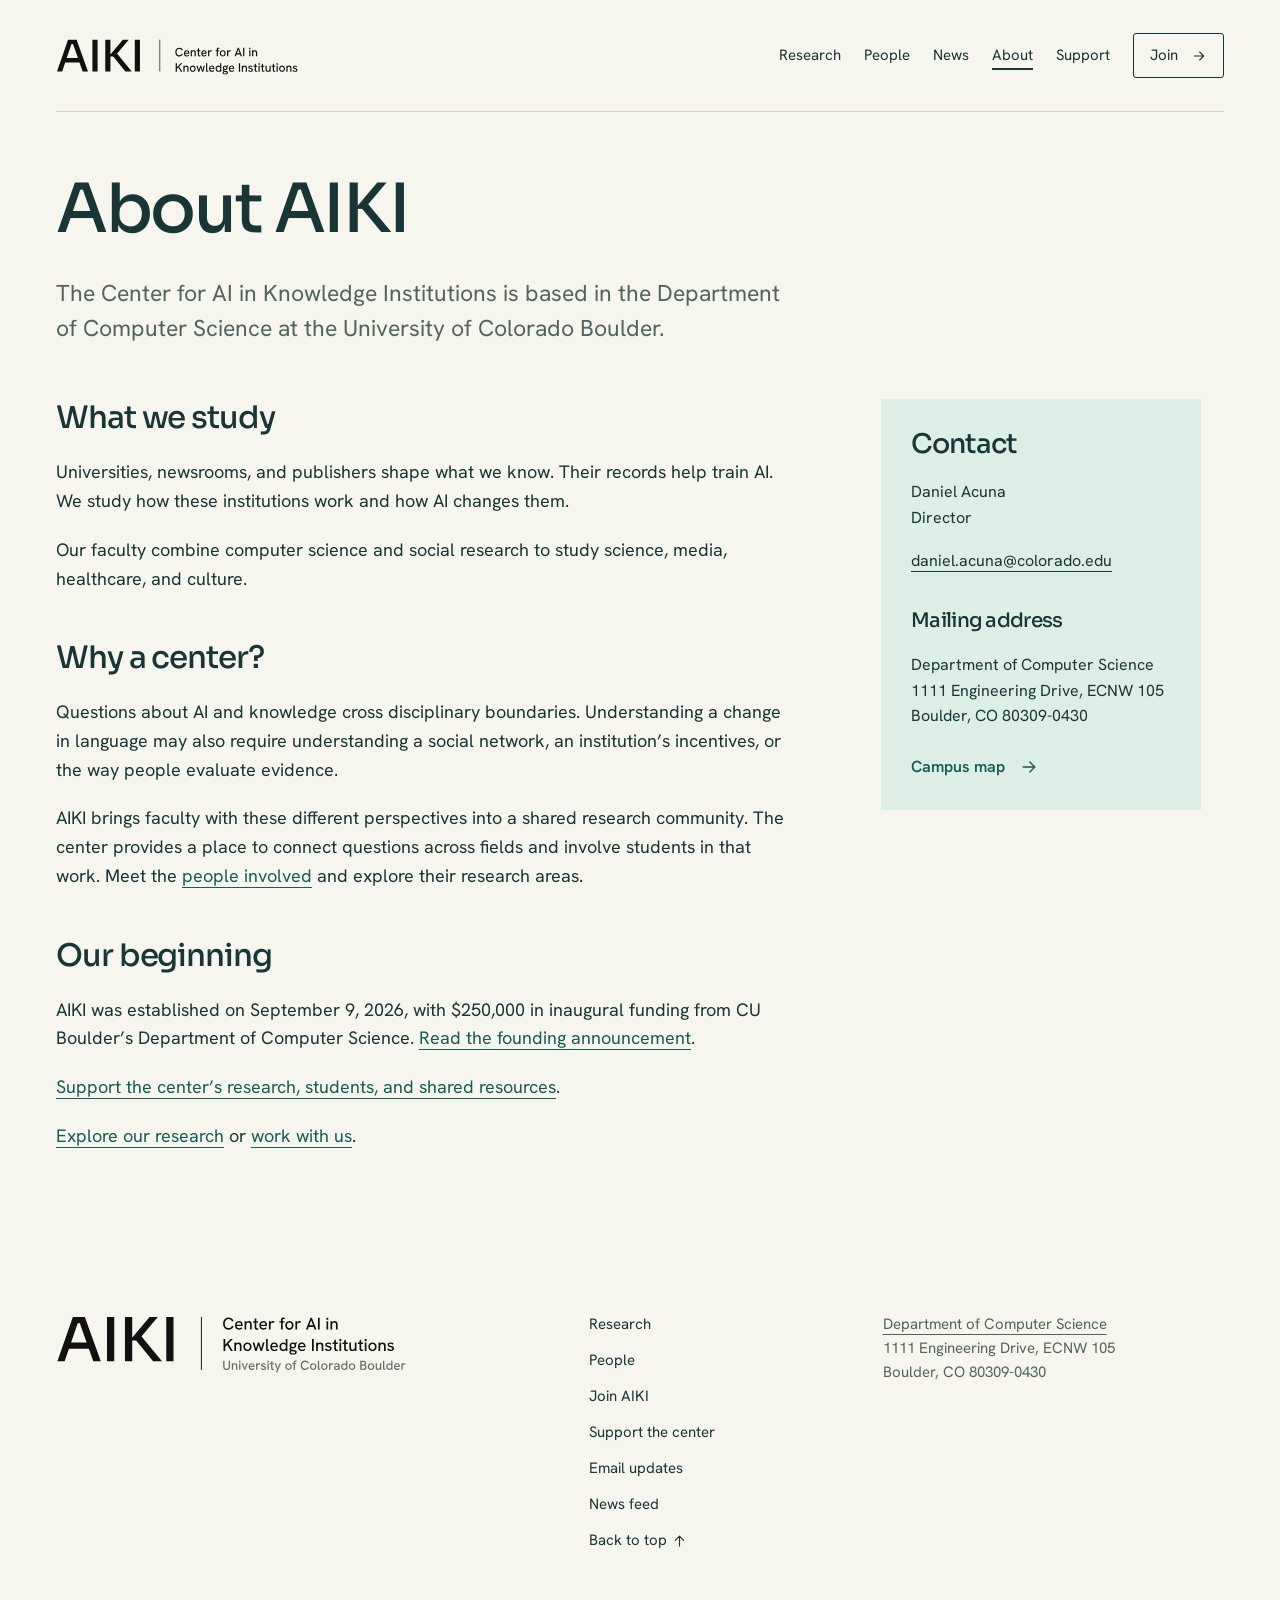
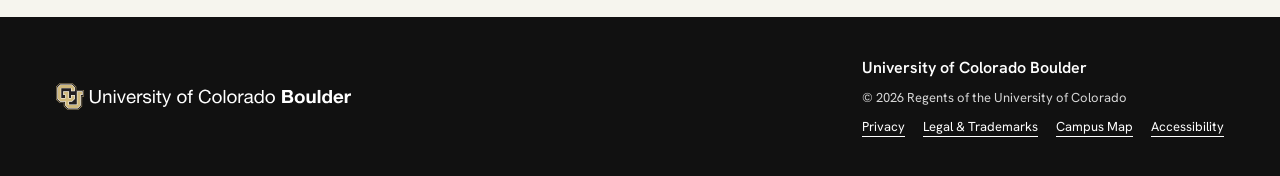
==== about/index.html @ cb5c7682 "Publish approved AIKI website" ====
<!doctype html>
<html lang="en">
<head>
  <meta charset="utf-8">
  <meta name="viewport" content="width=device-width, initial-scale=1">
  <meta name="theme-color" content="#092f35">
  

<title>About – AIKI</title>
<meta name="description" content="AIKI is a CU Boulder research center studying institutions, knowledge, and AI.">
<link rel="canonical" href="https://aiki-cu.github.io/about/">
<meta property="og:type" content="website">
<meta property="og:locale" content="en_US">
<meta property="og:site_name" content="AIKI">
<meta property="og:title" content="About – AIKI">
<meta property="og:description" content="AIKI is a CU Boulder research center studying institutions, knowledge, and AI.">
<meta property="og:url" content="https://aiki-cu.github.io/about/">
<meta property="og:image" content="https://aiki-cu.github.io/assets/images/brand/social-card.png">
<meta property="og:image:width" content="1200">
<meta property="og:image:height" content="630">
<meta property="og:image:alt" content="AIKI, Center for AI in Knowledge Institutions, University of Colorado Boulder">
<meta name="twitter:card" content="summary_large_image">
<meta name="twitter:title" content="About – AIKI">
<meta name="twitter:description" content="AIKI is a CU Boulder research center studying institutions, knowledge, and AI.">
<meta name="twitter:image" content="https://aiki-cu.github.io/assets/images/brand/social-card.png">

<script type="application/ld+json">
{
  "@context": "https://schema.org",
  "@graph": [
    {
      "@type": "ResearchOrganization",
      "@id": "https://aiki-cu.github.io/#organization",
      "name": "Center for AI in Knowledge Institutions",
      "alternateName": "AIKI",
      "url": "https://aiki-cu.github.io/",
      "logo": "https://aiki-cu.github.io/assets/images/brand/aiki-icon.svg",
      "description": "AIKI at CU Boulder studies how institutions create and share knowledge, and how AI changes their work.",
      "foundingDate": "2026-09-09",
      "address": {
        "@type": "PostalAddress",
        "streetAddress": "1111 Engineering Drive, ECNW 105",
        "addressLocality": "Boulder", "addressRegion": "CO",
        "postalCode": "80309-0430", "addressCountry": "US"
      },
      "parentOrganization": {
        "@type": "Organization", "name": "Department of Computer Science",
        "url": "https://www.colorado.edu/cs/",
        "parentOrganization": { "@type": "CollegeOrUniversity", "name": "University of Colorado Boulder", "url": "https://www.colorado.edu/" }
      },
      "member": [{"@id": "https://aiki-cu.github.io/people/#daniel-acuna"},{"@id": "https://aiki-cu.github.io/people/#aaron-clauset"},{"@id": "https://aiki-cu.github.io/people/#maria-pacheco"},{"@id": "https://aiki-cu.github.io/people/#maria-antoniak"},{"@id": "https://aiki-cu.github.io/people/#casey-fiesler"},{"@id": "https://aiki-cu.github.io/people/#alexis-palmer"},{"@id": "https://aiki-cu.github.io/people/#abe-handler"}]
    },
    
    {
      "@type": "Person", "@id": "https://aiki-cu.github.io/people/#daniel-acuna",
      "name": "Daniel Acuna",
      "jobTitle": ["Director · Associate Professor"],
      "worksFor": { "@type": "CollegeOrUniversity", "name": "University of Colorado Boulder", "url": "https://www.colorado.edu/" },
      "affiliation": [{ "@id": "https://aiki-cu.github.io/#organization" }, { "@type": "Organization", "name": "Computer Science", "parentOrganization": { "@type": "CollegeOrUniversity", "name": "University of Colorado Boulder" } }, { "@type": "Organization", "name": "Information Science" }],
      
      "url": "https://www.colorado.edu/cs/daniel-acuna",
      "sameAs": ["https://www.colorado.edu/cs/daniel-acuna","https://acuna.io/"]
    },
    
    {
      "@type": "Person", "@id": "https://aiki-cu.github.io/people/#aaron-clauset",
      "name": "Aaron Clauset",
      "jobTitle": ["Professor", "Associate Chair for Faculty Affairs"],
      "worksFor": { "@type": "CollegeOrUniversity", "name": "University of Colorado Boulder", "url": "https://www.colorado.edu/" },
      "affiliation": [{ "@id": "https://aiki-cu.github.io/#organization" }, { "@type": "Organization", "name": "Computer Science", "parentOrganization": { "@type": "CollegeOrUniversity", "name": "University of Colorado Boulder" } }, { "@type": "Organization", "name": "BioFrontiers Institute" }, { "@type": "Organization", "name": "Santa Fe Institute" }, { "@type": "Organization", "name": "Applied Mathematics" }, { "@type": "Organization", "name": "Ecology and Evolutionary Biology" }, { "@type": "Organization", "name": "Information Science" }],
      "award": ["AAAS Fellow (2025)","Network Science Society Fellow (2023)","Erdős–Rényi Prize in Network Science (2016)","NSF CAREER Award (2015)"],
      "url": "https://www.colorado.edu/cs/aaron-clauset",
      "sameAs": ["https://www.colorado.edu/cs/aaron-clauset","https://aaronclauset.github.io/"]
    },
    
    {
      "@type": "Person", "@id": "https://aiki-cu.github.io/people/#maria-pacheco",
      "name": "Maria Pacheco",
      "jobTitle": ["Assistant Professor"],
      "worksFor": { "@type": "CollegeOrUniversity", "name": "University of Colorado Boulder", "url": "https://www.colorado.edu/" },
      "affiliation": [{ "@id": "https://aiki-cu.github.io/#organization" }, { "@type": "Organization", "name": "Computer Science", "parentOrganization": { "@type": "CollegeOrUniversity", "name": "University of Colorado Boulder" } }, { "@type": "Organization", "name": "Institute of Cognitive Science" }, { "@type": "Organization", "name": "Information Science" }],
      
      "url": "https://www.colorado.edu/ics/maria-pacheco",
      "sameAs": ["https://www.colorado.edu/ics/maria-pacheco","https://blast-cu.github.io/mlpacheco/"]
    },
    
    {
      "@type": "Person", "@id": "https://aiki-cu.github.io/people/#maria-antoniak",
      "name": "Maria Antoniak",
      "jobTitle": ["Assistant Professor"],
      "worksFor": { "@type": "CollegeOrUniversity", "name": "University of Colorado Boulder", "url": "https://www.colorado.edu/" },
      "affiliation": [{ "@id": "https://aiki-cu.github.io/#organization" }, { "@type": "Organization", "name": "Computer Science", "parentOrganization": { "@type": "CollegeOrUniversity", "name": "University of Colorado Boulder" } }, { "@type": "Organization", "name": "Information Science" }],
      
      "url": "https://www.colorado.edu/cs/maria-antoniak",
      "sameAs": ["https://www.colorado.edu/cs/maria-antoniak","https://maria-antoniak.github.io/"]
    },
    
    {
      "@type": "Person", "@id": "https://aiki-cu.github.io/people/#casey-fiesler",
      "name": "Casey Fiesler",
      "jobTitle": ["Associate Professor", "William R. Payden Endowed Professor", "Associate Chair of Graduate Studies"],
      "worksFor": { "@type": "CollegeOrUniversity", "name": "University of Colorado Boulder", "url": "https://www.colorado.edu/" },
      "affiliation": [{ "@id": "https://aiki-cu.github.io/#organization" }, { "@type": "Organization", "name": "Information Science", "parentOrganization": { "@type": "CollegeOrUniversity", "name": "University of Colorado Boulder" } }, { "@type": "Organization", "name": "Computer Science" }, { "@type": "Organization", "name": "ATLAS Institute" }, { "@type": "Organization", "name": "Silicon Flatirons Center" }],
      "award": ["NSF CAREER Award (2021)"],
      "url": "https://www.colorado.edu/cmdi/people/information-science/casey-fiesler",
      "sameAs": ["https://www.colorado.edu/cmdi/people/information-science/casey-fiesler","https://caseyfiesler.com/"]
    },
    
    {
      "@type": "Person", "@id": "https://aiki-cu.github.io/people/#alexis-palmer",
      "name": "Alexis Palmer",
      "jobTitle": ["Associate Professor"],
      "worksFor": { "@type": "CollegeOrUniversity", "name": "University of Colorado Boulder", "url": "https://www.colorado.edu/" },
      "affiliation": [{ "@id": "https://aiki-cu.github.io/#organization" }, { "@type": "Organization", "name": "Linguistics", "parentOrganization": { "@type": "CollegeOrUniversity", "name": "University of Colorado Boulder" } }, { "@type": "Organization", "name": "Center for Computational Language and Education Research (CLEAR)" }, { "@type": "Organization", "name": "Computer Science" }, { "@type": "Organization", "name": "Institute of Cognitive Science" }],
      "award": ["NSF CAREER Award"],
      "url": "https://www.colorado.edu/linguistics/alexis-palmer",
      "sameAs": ["https://www.colorado.edu/linguistics/alexis-palmer","https://alexispalmer.github.io/"]
    },
    
    {
      "@type": "Person", "@id": "https://aiki-cu.github.io/people/#abe-handler",
      "name": "Abe Handler",
      "jobTitle": ["Assistant Professor"],
      "worksFor": { "@type": "CollegeOrUniversity", "name": "University of Colorado Boulder", "url": "https://www.colorado.edu/" },
      "affiliation": [{ "@id": "https://aiki-cu.github.io/#organization" }, { "@type": "Organization", "name": "Leeds School of Business", "parentOrganization": { "@type": "CollegeOrUniversity", "name": "University of Colorado Boulder" } }],
      
      "url": "https://www.colorado.edu/business/leeds-directory/faculty/abe-handler",
      "sameAs": ["https://www.colorado.edu/business/leeds-directory/faculty/abe-handler","https://www.abehandler.com/"]
    },
    
    {
      "@type": "WebSite", "@id": "https://aiki-cu.github.io/#website",
      "name": "AIKI", "url": "https://aiki-cu.github.io/",
      "publisher": { "@id": "https://aiki-cu.github.io/#organization" }, "inLanguage": "en"
    },
    {
      "@type": "WebPage", "@id": "https://aiki-cu.github.io/about/#webpage",
      "name": "About",
      "description": "AIKI is a CU Boulder research center studying institutions, knowledge, and AI.",
      "url": "https://aiki-cu.github.io/about/",
      "isPartOf": { "@id": "https://aiki-cu.github.io/#website" },
      "about": { "@id": "https://aiki-cu.github.io/#organization" }
    }
  ]
}
</script>


  

<script>
  (() => {
    const measurementId = "G-V90MS4R9FE";
    const siteOrigin = new URL("https://aiki-cu.github.io").origin;
    // Production only. Respect browser privacy preferences and the GA opt-out flag.
    if (location.origin !== siteOrigin || navigator.globalPrivacyControl === true ||
        navigator.doNotTrack === '1' || window['ga-disable-' + measurementId]) return;
    window.dataLayer = window.dataLayer || [];
    window.gtag = function () { window.dataLayer.push(arguments); };
    let referrerOrigin = '';
    try { referrerOrigin = new URL(document.referrer).origin + '/'; } catch (_) {}
    window.gtag('js', new Date());
    window.gtag('set', {
      allow_google_signals: false,
      allow_ad_personalization_signals: false,
      // Query strings and fragments may contain visitor-supplied information.
      page_location: "https://aiki-cu.github.io/about/",
      page_referrer: referrerOrigin
    });
    window.gtag('config', measurementId);
    window.aikiAnalyticsEnabled = true;
    const tag = document.createElement('script');
    tag.async = true;
    tag.referrerPolicy = 'origin';
    tag.src = 'https://www.googletagmanager.com/gtag/js?id=' + encodeURIComponent(measurementId);
    document.head.appendChild(tag);
  })();
</script>


  <link rel="icon" href="/assets/images/brand/favicon-32.png" type="image/png" sizes="32x32">
  <link rel="icon" href="/assets/images/brand/aiki-icon.svg" type="image/svg+xml">
  <link rel="apple-touch-icon" href="/assets/images/brand/apple-touch-icon.png" sizes="180x180">
  <link rel="preload" href="/assets/fonts/sora-latin.woff2" as="font" type="font/woff2" crossorigin>
  <link rel="preload" href="/assets/fonts/hanken-latin.woff2" as="font" type="font/woff2" crossorigin>
  <link rel="stylesheet" href="/assets/css/aiki.css">
  <link rel="alternate" type="application/atom+xml" title="AIKI news" href="/feed.xml">
  <script src="/assets/js/aiki.js" defer></script>
  <script type="application/json" id="engagement-areas">[{"id":"knowledge-production","title":"Knowledge creation","path":"/research/knowledge-production/"},{"id":"knowledge-integrity","title":"Trust and reliability","path":"/research/knowledge-integrity/"},{"id":"ai-mediated-text","title":"AI and language","path":"/research/ai-mediated-text/"},{"id":"power-and-narrative","title":"Power and influence","path":"/research/power-and-narrative/"}]</script>
  <script src="/assets/js/engagement.js" defer></script>
  
</head>
<body id="top" data-page-path="/about/" data-baseurl="" class="is-interior">
  <!--
THESIS: Knowledge changes its own conditions of production; a flowing atlas makes the recursive relationship visible.
OWN-WORLD: Deep teal, mint, apricot and warm paper; Sora and Hanken; continuous vector paths and flat ruled research records.
STORY: Understand both directions of the AI/institutions relationship, follow a research question to evidence, and find the people to work with.
FIRST VIEWPORT: A large left-aligned statement on deep teal; mint emphasis; an ASCII archive centered beside the text in its own column; one mint research action. Theme explanations live on Research, keeping the opening brief.
FORM: Knowledge currents, grounded direction 5, seed ad260bd6. Daniel selected Images among words: ASCII landscapes, botanical studies, and cellular imagery among an opening character lattice. The homepage keeps the slow continuous archive cycle with a subtle local hover response and static reduced-motion art. The pause control was removed at Daniel's request. Profile photographs stay in color with a light wash that clears on hover or focus. No annotations appear in the archive.
FINISH: unreviewed and undocumented is unfinished; this build ends with the finish review, the verdict, DESIGN.md, and every shipping raster carrying its provenance
-->
  <a class="skip-link" href="#main">Skip to content</a>
  <header class="site-header">
  <div class="header-inner">
    <a class="brand" href="/" aria-label="AIKI home">
      <img src="/assets/images/brand/aiki-lockup-compact.svg" width="557" height="100" alt="AIKI, Center for AI in Knowledge Institutions">
    </a>
    <button class="menu-toggle" aria-expanded="false" aria-controls="primary-nav" hidden>Menu <span class="menu-lines" aria-hidden="true"></span></button>
    <nav id="primary-nav" class="primary-nav" aria-label="Main">
      <a href="/research/">Research</a><a href="/people/">People</a><a href="/news/">News</a><a href="/about/" aria-current="page">About</a><a href="/support/">Support</a><a href="/join/" class="nav-join">Join<svg class="arrow-icon" width="20" height="20" viewBox="0 0 24 24" fill="none" aria-hidden="true"><path d="M5 12h14m-6-6 6 6-6 6" stroke="currentColor" stroke-width="1.6" stroke-linecap="round" stroke-linejoin="round"/></svg>
</a>
    </nav>
  </div>
</header>

  <script>
// Initialize immediately after the header is parsed, before the reading column
// paints. With JavaScript disabled, all navigation links remain visible.
(() => {
  const header = document.querySelector('.site-header');
  const menu = document.querySelector('.menu-toggle');
  const nav = document.querySelector('#primary-nav');
  if (header && menu && nav) {
    const narrow = window.matchMedia('(max-width: 1060px)');
    const setMenu = (open, returnFocus = false) => {
      menu.setAttribute('aria-expanded', String(open));
      nav.hidden = narrow.matches && !open;
      if (returnFocus) menu.focus();
    };
    header.classList.add('nav-ready');
    menu.hidden = false;
    setMenu(false);
    menu.addEventListener('click', () => setMenu(menu.getAttribute('aria-expanded') !== 'true'));
    document.addEventListener('keydown', (event) => {
      if (event.key === 'Escape' && menu.getAttribute('aria-expanded') === 'true') setMenu(false, true);
    });
    document.addEventListener('click', (event) => {
      if (!header.contains(event.target) && menu.getAttribute('aria-expanded') === 'true') setMenu(false);
    });
    nav.addEventListener('click', (event) => { if (event.target.closest('a')) setMenu(false); });
    narrow.addEventListener('change', () => setMenu(false));
  }
})();
</script>

  <main id="main" tabindex="-1" class="interior-main wrap">
  <header class="page-heading"><h1>About AIKI</h1><p>The Center for AI in Knowledge Institutions is based in the Department of Computer Science at the University of Colorado Boulder.</p></header>
  <div class="about-layout"><article class="prose">
    <h2>What we study</h2><p>Universities, newsrooms, and publishers shape what we know. Their records help train AI. We study how these institutions work and how AI changes them.</p>
    <p>Our faculty combine computer science and social research to study science, media, healthcare, and culture.</p>
    <h2>Why a center?</h2>
    <p>Questions about AI and knowledge cross disciplinary boundaries. Understanding a change in language may also require understanding a social network, an institution’s incentives, or the way people evaluate evidence.</p>
    <p>AIKI brings faculty with these different perspectives into a shared research community. The center provides a place to connect questions across fields and involve students in that work. Meet the <a href="/people/">people involved</a> and explore their research areas.</p>
    <h2>Our beginning</h2>
    <p>AIKI was established on September 9, 2026, with $250,000 in inaugural funding from CU Boulder’s Department of Computer Science. <a href="/news/#event-aiki-inaugural-funding">Read the founding announcement</a>.</p>
    <p><a href="/support/">Support the center’s research, students, and shared resources</a>.</p>
    <p><a href="/research/">Explore our research</a> or <a href="/join/">work with us</a>.</p>
  </article><aside class="contact-panel" id="contact"><h2>Contact</h2><p>Daniel Acuna<br />Director</p><a href="mailto:daniel.acuna@colorado.edu">daniel.acuna@colorado.edu</a><h3>Mailing address</h3><address>Department of Computer Science<br />1111 Engineering Drive, ECNW 105<br />Boulder, CO 80309-0430</address><a class="text-link" href="https://www.colorado.edu/map/">Campus map <svg class="arrow-icon" width="20" height="20" viewBox="0 0 24 24" fill="none" aria-hidden="true"><path d="M5 12h14m-6-6 6 6-6 6" stroke="currentColor" stroke-width="1.6" stroke-linecap="round" stroke-linejoin="round" /></svg>
</a></aside></div>
</main>

  <footer class="site-footer">
  <div class="wrap footer-main">
    <div class="footer-identity">
      <a href="/"><img src="/assets/images/brand/aiki-lockup.svg" alt="AIKI, Center for AI in Knowledge Institutions, University of Colorado Boulder" width="557" height="100" loading="lazy"></a>
    </div>
    <nav class="footer-nav" aria-label="Footer">
      <a href="/research/">Research</a>
      <a href="/people/">People</a>
      <a href="/join/">Join AIKI</a>
      <a href="/support/">Support the center</a>
      <a href="/join/#newsletter">Email updates</a>
      <a href="/feed.xml">News feed</a>
      <a href="#top" class="back-to-top">Back to top <svg class="arrow-icon" width="20" height="20" viewBox="0 0 24 24" fill="none" aria-hidden="true"><path d="M5 12h14m-6-6 6 6-6 6" stroke="currentColor" stroke-width="1.6" stroke-linecap="round" stroke-linejoin="round"/></svg>
</a>
    </nav>
    <address>
      <a href="https://www.colorado.edu/cs/">Department of Computer Science</a><br>
      1111 Engineering Drive, ECNW 105<br>
      Boulder, CO 80309-0430
    </address>
  </div>
  <div class="university-footer">
    <div class="wrap university-inner">
      <a class="cu-brand" href="https://www.colorado.edu/"><img src="/assets/images/cu-boulder-logo-text-white.svg" width="320" height="29" alt="University of Colorado Boulder" loading="lazy"></a>
      <div class="university-details">
        <a href="https://www.colorado.edu/">University of Colorado Boulder</a>
        <p>© 2026 Regents of the University of Colorado</p>
        <nav aria-label="University resources"><a href="https://www.colorado.edu/compliance/policies/privacy-statement">Privacy</a><a href="https://www.colorado.edu/about/legal-trademarks">Legal &amp; Trademarks</a><a href="https://www.colorado.edu/map/">Campus Map</a><a href="https://www.colorado.edu/accessibility">Accessibility</a></nav>
      </div>
    </div>
  </div>
</footer>

</body>
</html>
---- assets/css/aiki.css ----
@font-face {
  font-family: Sora;
  src: url('../fonts/sora-latin.woff2') format('woff2');
  font-style: normal;
  font-weight: 400 700;
  font-display: swap;
}
@font-face {
  font-family: 'Hanken Grotesk';
  src: url('../fonts/hanken-latin.woff2') format('woff2');
  font-style: normal;
  font-weight: 400 700;
  font-display: swap;
}

:root {
  --paper: #ffffff;
  --surface: #f6f5ee;
  --ink: #111111;
  --text: #173635;
  --muted: #516460;
  --deep: #092f35;
  --deep-muted: #c1d4cf;
  --mint: #aff1dd;
  --mint-surface: #dceee6;
  --apricot: #ffc195;
  --apricot-surface: #f5e4d4;
  --line: #ccd3cb;
  --dark-line: #466568;
  --link: #155d56;
  --cu-gold: #cfb87c;
  --display: Sora, sans-serif;
  --body: 'Hanken Grotesk', sans-serif;
  --ease: cubic-bezier(.16, 1, .3, 1);
}
*, *::before, *::after { box-sizing: border-box; }
html { scroll-behavior: smooth; scroll-padding-top: 32px; scrollbar-color: #61867e var(--surface); }
body { margin: 0; background: var(--surface); color: var(--text); font: 18px/1.6 var(--body); -webkit-font-smoothing: antialiased; }
::selection { background: var(--apricot); color: var(--deep); }
[hidden] { display: none !important; }
a { color: inherit; text-underline-offset: 5px; text-decoration-thickness: 1px; }
a:hover { text-decoration-thickness: 2px; }
a:focus-visible, button:focus-visible, input:focus-visible, select:focus-visible, summary:focus-visible { outline: 3px solid var(--link); outline-offset: 5px; }
button, input, select, textarea { font: inherit; color: inherit; }
button { cursor: pointer; }
button:disabled { cursor: not-allowed; opacity: .5; }
input, textarea { caret-color: var(--link); }
img, svg { max-width: 100%; }
img { display: block; height: auto; }
h1, h2, h3, h4, p, figure { margin: 0; }
h1, h2, h3, h4 { font-family: var(--display); font-weight: 500; line-height: 1.17; letter-spacing: -.035em; text-wrap: balance; }
h1 { font-size: clamp(44px, 5.3vw, 76px); }
h2 { font-size: clamp(30px, 3.25vw, 46px); }
h3 { font-size: 24px; }
p { text-wrap: pretty; }
ul, ol { padding-left: 24px; }
address { font-style: normal; }
.wrap { width: min(1280px, calc(100% - 112px)); margin-inline: auto; }
.section-space { padding-block: 96px; }
.section-heading { display: flex; align-items: end; justify-content: space-between; gap: 48px; margin-bottom: 42px; }
.section-heading > p { max-width: 420px; font-size: 20px; color: var(--muted); }
.section-heading > .text-link { flex-shrink: 0; }
.sr-only { position: absolute; width: 1px; height: 1px; padding: 0; margin: -1px; overflow: hidden; clip-path: inset(50%); white-space: nowrap; border: 0; }
.skip-link { position: fixed; left: 20px; top: -100px; z-index: 100; padding: 12px 20px; background: var(--mint); color: var(--deep); }
.skip-link:focus { top: 12px; }
.arrow-icon { flex-shrink: 0; vertical-align: middle; transition: transform .22s var(--ease); }
.button { display: inline-flex; align-items: center; justify-content: space-between; gap: 32px; min-height: 54px; padding: 15px 22px; border: 1px solid transparent; border-radius: 3px; font-size: 16px; font-weight: 600; line-height: 1.4; text-decoration: none; transition: background .2s, color .2s; }
.button-primary, .button-light { color: var(--deep); background: var(--mint); }
.button-primary:hover, .button-light:hover { background: #d3f8eb; }
.button-dark { color: var(--paper); background: var(--deep); }
.button-dark:hover { background: #174b4d; }
.button:hover .arrow-icon, .text-link:hover .arrow-icon { transform: translateX(4px); }
.text-link { display: inline-flex; align-items: center; gap: 14px; color: var(--link); font-size: 16px; font-weight: 600; text-decoration: none; }
.text-link:hover { text-decoration: underline; }
.lead { font-size: 23px; line-height: 1.5; }

/* The approved monochrome identity remains separate from the color system. */
.site-header { position: relative; z-index: 10; }
.header-inner { width: min(1392px, calc(100% - 112px)); min-height: 112px; margin: auto; display: flex; align-items: center; justify-content: space-between; gap: 38px; border-bottom: 1px solid var(--line); }
.brand { display: block; flex-shrink: 0; width: 250px; padding-block: 24px; }
.brand img { width: 100%; }
.primary-nav { display: flex; align-items: center; justify-content: flex-end; gap: 23px; font-size: 15px; line-height: 1.3; }
.primary-nav > a { padding-block: 16px; text-decoration: none; white-space: nowrap; }
.primary-nav > a:hover, .primary-nav > a[aria-current] { text-decoration: underline; text-decoration-thickness: 2px; text-underline-offset: 8px; }
.primary-nav .nav-join { display: flex; align-items: center; gap: 13px; border: 1px solid var(--text); border-radius: 3px; padding: 12px 16px; }
.nav-join .arrow-icon { width: 16px; height: 16px; }
.menu-toggle { display: none; }
.is-home .site-header { color: var(--paper); background: var(--deep); }
.is-home .header-inner { border-color: var(--dark-line); }
.is-home .nav-join { border-color: var(--mint); color: var(--mint); }
.is-home .site-header a:focus-visible, .is-home .site-header button:focus-visible { outline-color: var(--mint); }

/* Text and artwork share a centered row inside the capped content column. */
.home-opening { position: relative; background: var(--deep); color: var(--surface); overflow: clip; }
.home-hero { display: grid; grid-template-columns: repeat(2, minmax(0, 1fr)); align-items: center; gap: 48px; padding-block: 60px 44px; }
.hero-copy { position: relative; z-index: 1; min-width: 0; max-width: 600px; }
.hero-copy h1 { font-size: clamp(44px, 4.8vw, 72px); line-height: 1.12; }
.hero-copy h1 span { display: block; color: var(--mint); }
.hero-intro { max-width: 520px; margin-top: 26px; font-size: clamp(19px, 1.65vw, 24px); line-height: 1.5; }
.hero-copy .button { margin-top: 30px; }
/* Frame the drawing's occupied area; the canvas and SVG retain their 720 × 460 coordinates. */
.hero-flow { --frame-x: 64; --frame-y: 28; --frame-width: 576; --frame-height: 388; position: relative; width: 100%; aspect-ratio: var(--frame-width) / var(--frame-height); overflow: clip; pointer-events: none; }
.hero-flow canvas, .hero-flow img { position: absolute; left: calc(-100% * var(--frame-x) / var(--frame-width)); top: calc(-100% * var(--frame-y) / var(--frame-height)); width: calc(100% * 720 / var(--frame-width)); height: calc(100% * 460 / var(--frame-height)); max-width: none; object-fit: contain; }
.hero-flow canvas { opacity: 0; }
.hero-flow.is-ready canvas { opacity: 1; }
.hero-flow.is-ready img { opacity: 0; }
.home-opening a:focus-visible { outline-color: var(--mint); }
.theme-one { background: var(--mint); }
.theme-two { background: var(--apricot); }
.home-affiliation { position: relative; z-index: 1; padding-block: 22px 30px; font-size: 14px; color: var(--deep-muted); }

/* Research and evidence use the same open row grammar. */
.research-rows { border-top: 1px solid var(--line); }
.research-row { display: grid; grid-template-columns: 82px 1fr 1.05fr 24px; gap: 26px; align-items: center; padding-block: 29px; border-bottom: 1px solid var(--line); text-decoration: none; background: transparent; }
.research-row h3 { font-size: 25px; }
.research-row p { font-size: 18px; color: var(--muted); max-width: 350px; }
.research-row:hover h3 { text-decoration: underline; text-underline-offset: 7px; }
.research-row:hover > .arrow-icon { transform: translateX(5px); }
.area-symbol { width: 72px; height: 72px; background: var(--mint-surface); color: var(--link); }
.theme-2 .area-symbol { background: var(--apricot-surface); color: #754629; }
.project-grid { display: grid; grid-template-columns: 1fr 1fr; gap: 36px; }
.project-card { min-width: 0; }
.project-art { height: 200px; overflow: hidden; background: var(--deep); color: var(--mint); }
.project-art-2 { color: var(--apricot); background: #293c3a; }
.project-art svg { width: 100%; height: 100%; }
.project-content { padding-top: 26px; }
.project-content h2 { font-size: 27px; line-height: 1.28; }
.project-content h2 a { text-decoration: none; }
.project-content h2 a:hover { text-decoration: underline; }
.project-content h2 .arrow-icon { width: 21px; }
.project-content p { margin-top: 18px; max-width: 56ch; }
.home-people-groups { display: grid; grid-template-columns: 1fr; gap: 48px; }
.home-people-group { min-width: 0; }
.home-people-group > h3 { font-size: 23px; padding-bottom: 20px; border-bottom: 1px solid var(--line); }
.people-strip { display: grid; grid-template-columns: repeat(4, minmax(0, 1fr)); gap: 28px; max-width: 960px; margin-top: 25px; }
.people-strip > a { text-decoration: none; font-size: 17px; line-height: 1.4; }
.people-strip > a:hover .strip-name { text-decoration: underline; }
.strip-initials { display: grid; place-items: center; width: 100%; aspect-ratio: 1; margin-bottom: 17px; background: var(--mint-surface); font: 500 clamp(26px, 3vw, 42px)/1 var(--display); color: var(--link); }
.people-strip .portrait-frame { margin-bottom: 17px; }
.home-affiliates .strip-initials { background: var(--apricot-surface); color: #754629; }
.strip-role { display: block; margin-top: 5px; font-size: 13px; color: var(--muted); }
.strip-unit { display: block; margin-top: 5px; font-size: 14px; color: var(--muted); }
.news-section { background: var(--paper); }
.news-list { margin: 0; padding: 0; list-style: none; }
.news-item { display: grid; grid-template-columns: 180px 1fr; gap: 35px; padding-block: 27px; border-top: 1px solid var(--line); }
.news-date { color: var(--muted); font-size: 16px; font-variant-numeric: tabular-nums; }
.news-description { max-width: 820px; font-size: 23px; line-height: 1.5; }
.news-subscribe-link { margin-top: 25px; }
.join-strip { color: var(--paper); background: var(--deep); }
.join-inner { display: flex; align-items: center; justify-content: space-between; gap: 45px; }
.join-inner p { margin-top: 24px; color: var(--deep-muted); }
.join-inner .button { flex-shrink: 0; }
.join-strip a:focus-visible { outline-color: var(--apricot); }

/* Reading surfaces keep a controlled measure inside the wide atlas. */
.interior-main { padding-block: 58px 96px; min-height: 55vh; }
.page-heading { max-width: 1030px; margin-bottom: 54px; }
.page-heading > p { max-width: 750px; margin-top: 27px; font-size: 23px; color: var(--muted); line-height: 1.5; }
.page-heading > .button { margin-top: 28px; }
.reading-layout { display: block; }
.reading-layout.with-toc { display: grid; grid-template-columns: 190px minmax(0, 790px); gap: 64px; }
.prose { max-width: 73ch; }
.prose p { margin-block: 0 20px; }
.prose > :last-child { margin-bottom: 0; }
.prose h2 { margin: 46px 0 20px; font-size: 31px; line-height: 1.25; }
.prose h3 { margin: 32px 0 16px; }
.prose > h2:first-child { margin-top: 0; }
.prose a { color: var(--link); }
.prose .button-dark { color: var(--paper); }
.prose li + li { margin-top: 12px; }
.contents-nav nav { position: sticky; top: 30px; font-size: 15px; }
.contents-title { font-weight: 600; margin-bottom: 15px; }
.contents-list { list-style: none; padding: 0; margin: 0; }
.contents-list li { margin-block: 0 12px; }
.contents-list a { text-decoration: none; color: var(--muted); }
.contents-list a:hover { text-decoration: underline; }
.section-nav { display: flex; gap: 28px; flex-wrap: wrap; border-block: 1px solid var(--line); padding-block: 19px; font-size: 16px; }
.section-nav a { text-decoration: none; }
.section-nav a:hover { text-decoration: underline; }
.breadcrumbs { display: flex; gap: 14px; align-items: center; flex-wrap: wrap; margin-bottom: 33px; font-size: 14px; color: var(--muted); }
.breadcrumbs a { color: var(--link); }
.research-themes { display: grid; grid-template-columns: 1fr 1fr; }
.theme-detail { padding: 40px 36px; color: var(--deep); }
.theme-detail h2 { font-size: 32px; }
.theme-detail > p { margin-top: 24px; }
.topic-heading { max-width: 950px; }
.topic-page .section-nav { margin-bottom: 32px; }
.topic-layout { display: grid; grid-template-columns: minmax(0, 760px) 260px; gap: 76px; justify-content: space-between; }
.topic-sidebar { align-self: start; padding: 25px; background: var(--mint-surface); font-size: 16px; }
.theme-2 .topic-sidebar { background: var(--apricot-surface); }
.topic-sidebar h2 { font-size: 20px; margin-bottom: 18px; }
.topic-sidebar h2:not(:first-child) { margin-top: 32px; }
.topic-sidebar ul { padding: 0; margin: 0; list-style: none; }
.topic-sidebar li { margin-top: 13px; }
.topic-sidebar a { text-decoration: none; }
.topic-sidebar a:hover { text-decoration: underline; }
.topic-sidebar .arrow-icon { width: 15px; }
.topic-people-group + .topic-people-group { margin-top: 24px; padding-top: 20px; border-top: 1px solid var(--line); }
.topic-people-group h3 { font: 600 14px/1.4 var(--body); letter-spacing: 0; color: var(--muted); }
.research-support { margin-top: 38px; padding-top: 2px; border-top: 1px solid var(--line); }
.prose .research-news-link { margin-top: 20px; font-size: 17px; }
.prose .content-updated { margin-top: 40px; font-size: 14px; color: var(--muted); }

/* Faculty initials are deliberate fallbacks, never invented portraits. */
.people-section { padding-top: 54px; }
.people-section > h2 { font-size: 32px; margin-bottom: 30px; }
.people-grid { display: grid; grid-template-columns: repeat(3, minmax(0, 1fr)); gap: 36px; }
.person { border-top: 1px solid var(--line); padding-top: 25px; min-width: 0; scroll-margin-top: 32px; }
.person-initials, .person-photo { width: 100%; max-width: 160px; height: 160px; margin-bottom: 22px; }
.person-initials { display: grid; place-items: center; background: var(--mint-surface); color: var(--link); font: 500 46px/1 var(--display); }
/* A soft photographic light wash shares the site palette; faces stay in color. */
.portrait-frame { position: relative; display: block; isolation: isolate; overflow: hidden; aspect-ratio: 1; background: var(--paper); }
.portrait-frame::after { content: ""; position: absolute; inset: 0; background: linear-gradient(135deg, var(--mint), transparent 50%, var(--apricot)); mix-blend-mode: soft-light; opacity: .7; pointer-events: none; transition: opacity .24s var(--ease); }
.person-portrait, .strip-portrait { display: block; width: 100%; height: 100%; object-fit: cover; }
.people-strip > a:focus-visible .portrait-frame::after, .person:focus-within .portrait-frame::after { opacity: 0; }
@media (hover: hover) {
  .people-strip > a:hover .portrait-frame::after, .person:hover .portrait-frame::after { opacity: 0; }
}
#affiliates .person-initials { background: var(--apricot-surface); color: #754629; }
.person h3 { font-size: 25px; }
.person-role { margin-top: 12px; font-size: 16px; }
.person-unit { margin-top: 3px; font-size: 15px; color: var(--muted); }
.person-distinction { margin-top: 10px; font-size: 15px; font-weight: 600; }
.person-leadership { margin-top: 10px; font-size: 15px; color: var(--muted); }
.person-appointments { display: grid; gap: 6px; padding: 0; margin: 16px 0 0; list-style: none; font-size: 15px; line-height: 1.5; color: var(--muted); }
.person-honors { margin-top: 22px; }
.person-honors h4 { font: 600 15px/1.5 var(--body); letter-spacing: 0; }
.person-honors ul { display: grid; gap: 7px; margin: 8px 0 0; padding: 0; list-style: none; font-size: 15px; line-height: 1.5; }
.person-honors a { color: var(--link); }
.honor-year { color: var(--muted); white-space: nowrap; font-variant-numeric: tabular-nums; }
.person-bio { margin-top: 21px; font-size: 17px; line-height: 1.6; }
.person-links { display: flex; gap: 18px; flex-wrap: wrap; margin-top: 18px; color: var(--link); font-size: 15px; }
.person-areas { display: flex; flex-wrap: wrap; gap: 7px 18px; padding: 0; margin: 16px 0 0; list-style: none; font-size: 16px; }
.person-areas a { color: var(--link); }
.home-support { display: flex; gap: 32px; justify-content: space-between; align-items: center; padding-block: 60px; }
.home-support h2 { font-size: clamp(26px, 3vw, 36px); margin-bottom: 16px; }
.home-support p { max-width: 60ch; margin-bottom: 0; }
.home-support > a { flex-shrink: 0; }
.support-heading-link { margin-top: 22px; font-size: 18px; }
.support-purposes { margin: 0 0 24px; }
.support-purposes dt { font-weight: 650; margin-top: 25px; }
.support-purposes dd { margin: 8px 0 0; }
.support-area-list { list-style: none; padding: 0; }
.support-area-list li { border-top: 1px solid var(--line); padding: 16px 0; }
.support-area-list a { font-weight: 600; }
.support-area-list span { display: block; margin-top: 5px; font-size: 17px; }
.contact-panel [data-support-topic] { font-weight: 650; }
.director-grid .person { display: grid; grid-template-columns: 160px minmax(0, 620px); gap: 35px; }
.director-grid .person-bio { max-width: 70ch; }
.affiliate-callout { margin-top: 70px; padding: 36px; background: var(--mint-surface); }
.affiliate-callout h2 { font-size: 32px; }
.affiliate-callout p { margin-top: 18px; max-width: 64ch; }
.affiliate-callout .text-link { margin-top: 24px; }

/* Publication styles are retained for the unpublished archive. */
.publication-filters { display: flex; flex-wrap: wrap; gap: 9px; padding-block: 0 25px; }
.publication-filters a { padding: 11px 15px; border: 1px solid var(--line); border-radius: 3px; font-size: 15px; text-decoration: none; }
.publication-filters a:hover { background: var(--mint-surface); }
.publication-filters a[aria-current] { background: var(--deep); color: var(--paper); border-color: var(--deep); }
.publication-toolbar { display: flex; flex-wrap: wrap; justify-content: space-between; gap: 15px; font-size: 14px; color: var(--muted); border-top: 1px solid var(--line); padding-block: 18px 28px; }
.publication-year { display: grid; grid-template-columns: 112px minmax(0, 1fr); gap: 35px; padding-top: 32px; }
.publication-year > h2 { font-size: 33px; font-variant-numeric: tabular-nums; }
.publication-list { margin: 0; padding: 0; list-style: none; }
.publication { padding-block: 0 29px; margin-bottom: 29px; border-bottom: 1px solid var(--line); }
.publication h3 { font-size: 23px; line-height: 1.4; letter-spacing: -.022em; text-wrap: initial; }
.publication h3 a { text-decoration: none; }
.publication h3 a:hover { text-decoration: underline; }
.publication h3 .arrow-icon { width: 17px; height: 17px; }
.publication-authors { font-size: 16px; color: var(--muted); margin-top: 13px; max-width: 80ch; }
.publication-venue { font-size: 15px; margin-top: 10px; }
.publication-areas { list-style: none; padding: 0; margin: 14px 0 0; display: flex; gap: 7px 18px; flex-wrap: wrap; font-size: 13px; color: var(--link); }
.publication-areas a { text-decoration: none; }
.publication-areas a:hover { text-decoration: underline; }

/* Institutional information, opportunities, and honest empty states. */
.event-schedule h2 { margin-bottom: 30px; font-size: 32px; }
.empty-state { padding: 36px; background: var(--mint-surface); }
.empty-state p + p { margin-top: 15px; }
.empty-state .text-link { margin-top: 24px; }
.event-list { padding: 0; list-style: none; }
.event-list li { border-top: 1px solid var(--line); padding: 24px 0; }
.event-list time { color: var(--muted); font-variant-numeric: tabular-nums; }
.event-list h3 { margin-block: 12px; }
.participation-sections > section { display: grid; grid-template-columns: 280px minmax(0, 730px); gap: 65px; padding-block: 50px; border-bottom: 1px solid var(--line); }
.participation-sections h2 { font-size: 32px; }
/* Subscription requests use Google's real confirmation page, with no script dependency. */
.newsletter-signup { display: grid; grid-template-columns: minmax(0, 1fr) minmax(0, 1.2fr); gap: clamp(32px, 5vw, 72px); padding: clamp(24px, 4vw, 48px); margin-bottom: 20px; background: var(--mint-surface); }
.newsletter-intro h2 { max-width: 10ch; font-size: clamp(30px, 3vw, 40px); }
.newsletter-intro > p { margin-top: 22px; max-width: 40ch; }
.newsletter-intro > p:first-of-type { font-size: 21px; line-height: 1.5; }
.newsletter-form { min-width: 0; }
.newsletter-required, .newsletter-detail, .newsletter-hint, .newsletter-alternative { font-size: 15px; line-height: 1.6; }
.newsletter-required { margin-bottom: 20px; }
.newsletter-detail, .newsletter-hint, .newsletter-field label span { color: var(--muted); }
.newsletter-field { margin-bottom: 22px; }
.newsletter-field label { display: block; margin-bottom: 8px; font-size: 17px; font-weight: 600; }
.newsletter-field label span { font-weight: 400; }
.newsletter-field input { display: block; width: 100%; min-height: 50px; padding: 10px 13px; border: 1px solid var(--muted); border-radius: 3px; background: var(--paper); font-size: 18px; }
.newsletter-field input:hover { border-color: var(--deep); }
.newsletter-field input:user-invalid { border: 2px solid var(--deep); }
.newsletter-hint { margin-top: 7px; }
.newsletter-form > .newsletter-detail { margin-top: 19px; }
.newsletter-alternative { display: inline-block; margin-top: 12px; color: var(--link); }
.about-layout { display: grid; grid-template-columns: minmax(0, 750px) minmax(270px, 320px); gap: 75px; }
.contact-panel { padding: 30px; background: var(--mint-surface); align-self: start; font-size: 16px; overflow-wrap: anywhere; }
.contact-panel h2 { font-size: 27px; }
.contact-panel p { margin-block: 18px; }
.contact-panel h3 { font-size: 20px; margin-block: 35px 20px; }
.contact-panel .text-link { margin-top: 25px; }
.news-year h2 { margin-top: 30px; }
.news-year .news-description { font-size: 21px; }
.news-year .news-item { grid-template-columns: 150px 1fr; gap: 25px; }

/* Two independent identities, with their own space and university resources. */
.footer-main { display: grid; grid-template-columns: 1.4fr .7fr 1fr; gap: 55px; padding-block: 65px; }
.footer-identity img { width: min(100%, 350px); }
.footer-nav { display: flex; flex-direction: column; gap: 12px; font-size: 15px; }
.footer-nav a { text-decoration: none; }
.footer-nav a:hover { text-decoration: underline; }
.back-to-top .arrow-icon { width: 17px; transform: rotate(-90deg); }
.footer-main address { font-size: 15px; color: var(--muted); }
.university-footer { background: #111111; color: var(--paper); }
.university-inner { display: flex; gap: 60px; justify-content: space-between; align-items: center; padding-block: 38px; }
.cu-brand { display: block; width: 300px; flex-shrink: 0; padding: 15px 0; }
.cu-brand img { width: 100%; max-height: 70px; object-fit: contain; object-position: left; }
.university-details { font-size: 13px; }
.university-details > a { font-size: 16px; font-weight: 600; text-decoration: none; }
.university-details p { margin-block: 8px; color: #d6d6d6; }
.university-details nav { display: flex; flex-wrap: wrap; gap: 10px 18px; }
.university-footer a:focus-visible { outline-color: var(--cu-gold); }

@media (max-width: 1200px) {
  .wrap, .header-inner { width: calc(100% - 80px); }
  .primary-nav { gap: 15px; }
  .brand { width: 225px; }
  .topic-layout, .about-layout { gap: 40px; }
}
@media (max-width: 1060px) {
  .header-inner { flex-wrap: wrap; gap: 0 24px; padding-block: 8px; min-height: 96px; }
  .primary-nav { width: 100%; justify-content: flex-start; flex-wrap: wrap; padding-bottom: 22px; gap: 10px 23px; }
  .nav-ready .menu-toggle { display: inline-flex; gap: 14px; align-items: center; justify-content: space-between; min-height: 48px; padding: 10px 12px; background: transparent; border: 1px solid var(--line); border-radius: 3px; font-size: 15px; }
  .is-home .menu-toggle { border-color: var(--dark-line); }
  .menu-lines { width: 17px; height: 9px; border-block: 1px solid currentColor; }
  .hero-copy h1 { font-size: clamp(38px, 4.7vw, 55px); }
  .people-grid { gap: 25px; }
  .person h3 { font-size: 22px; }
  .reading-layout.with-toc { grid-template-columns: 1fr; gap: 30px; }
  .contents-nav nav { position: static; }
  .contents-list { display: flex; gap: 10px 25px; flex-wrap: wrap; }
  .contents-list li { margin: 0; }
  .theme-detail { padding: 32px 28px; }
  .participation-sections > section { grid-template-columns: 220px 1fr; gap: 38px; }
  .footer-main { grid-template-columns: 1.4fr 1fr; gap: 40px; }
  .footer-main address { grid-column: 1 / -1; }
}
@media (max-width: 800px) {
  .newsletter-signup { grid-template-columns: 1fr; }
  .newsletter-intro h2 { max-width: none; }
  .newsletter-intro > p { max-width: 60ch; }
  .section-space { padding-block: 68px; }
  .section-heading { align-items: start; flex-direction: column; gap: 23px; margin-bottom: 32px; }
  .section-heading > p { max-width: 65ch; }
  .research-row { grid-template-columns: 62px 1fr 24px; gap: 20px; }
  .research-row p { grid-column: 2; max-width: 55ch; }
  .research-row .area-symbol { grid-row: 1 / 3; width: 60px; height: 60px; align-self: start; }
  .research-row > .arrow-icon { grid-column: 3; grid-row: 1 / 3; }
  .research-row h3 { font-size: 25px; }
  .project-grid { gap: 26px; }
  .project-art { height: 160px; }
  .project-content h2 { font-size: 24px; }
  .people-grid { grid-template-columns: repeat(2, 1fr); gap: 32px; }
  .people-grid .person:last-child { grid-column: 1 / -1; }
  .people-grid .person:last-child .person-bio { max-width: 70ch; }
  .topic-layout, .about-layout { grid-template-columns: 1fr; gap: 36px; }
  .home-support { align-items: flex-start; flex-direction: column; }
  .topic-sidebar { display: block; max-width: none; }
  .topic-sidebar ul { display: flex; flex-wrap: wrap; gap: 0 25px; }
  .topic-sidebar h2 { margin-bottom: 8px; }
  .theme-detail h2 { font-size: 27px; }
  .about-layout .contact-panel { max-width: 500px; }
  .university-inner { flex-direction: column; align-items: flex-start; gap: 24px; }
  .join-inner { flex-direction: column; align-items: start; gap: 30px; }
}
@media (max-width: 800px) {
  .home-hero { display: block; padding-block: 40px 0; }
  .hero-copy { width: 100%; max-width: 620px; }
  .hero-copy h1 { font-size: clamp(39px, 7vw, 56px); }
  .hero-intro { font-size: 20px; }
  .hero-flow { --frame-x: 0; --frame-y: 0; --frame-width: 720; --frame-height: 460; left: 50%; width: min(800px, calc(100vw + 120px)); margin-block: 8px -16px; transform: translateX(-50%); }
}
@media (max-width: 600px) {
  body { font-size: 17px; }
  .wrap, .header-inner { width: calc(100% - 40px); }
  .brand { width: 220px; padding-block: 21px; }
  .header-inner { min-height: 90px; gap: 0 12px; }
  .nav-ready .menu-toggle { gap: 8px; font-size: 14px; padding-inline: 9px; }
  .primary-nav { display: grid; grid-template-columns: 1fr 1fr; gap: 0 22px; padding-top: 6px; }
  .primary-nav > a { padding-block: 13px; }
  .primary-nav .nav-join { justify-content: space-between; }
  .home-hero { padding-block: 40px 0; }
  .hero-copy h1 { font-size: clamp(39px, 10.4vw, 59px); line-height: 1.1; }
  .hero-intro { margin-top: 26px; font-size: 20px; }
  .hero-copy .button { margin-top: 26px; }
  .research-themes { grid-template-columns: 1fr; }
  .home-affiliation { font-size: 13px; line-height: 1.6; }
  .section-space { padding-block: 54px; }
  h1 { font-size: clamp(37px, 10vw, 53px); }
  h2 { font-size: 31px; }
  .section-heading > p { font-size: 18px; }
  .research-row { grid-template-columns: 44px 1fr 20px; gap: 12px 15px; padding-block: 24px; }
  .research-row .area-symbol { width: 44px; height: 44px; }
  .research-row h3 { font-size: 22px; }
  .research-row p { font-size: 16px; line-height: 1.5; }
  .project-grid { grid-template-columns: 1fr; gap: 44px; }
  .project-art { height: 175px; }
  .project-content { padding-top: 23px; }
  .project-content h2 { font-size: 25px; }
  .home-people-groups { gap: 40px; }
  .people-strip { grid-template-columns: repeat(2, minmax(0, 1fr)); gap: 24px 20px; }
  .people-strip > a { font-size: 15px; }
  .strip-initials { font-size: 29px; margin-bottom: 13px; }
  .people-strip .portrait-frame { margin-bottom: 13px; }
  .strip-role { font-size: 12px; }
  .news-item, .news-year .news-item { grid-template-columns: 1fr; gap: 13px; padding-block: 24px; }
  .news-description, .news-year .news-description { font-size: 21px; }
  .news-date { font-size: 14px; }
  .join-inner h2 br { display: none; }
  .join-inner p { margin-top: 20px; }
  .interior-main { padding-block: 38px 58px; }
  .page-heading { margin-bottom: 38px; }
  .page-heading > p { font-size: 20px; margin-top: 24px; }
  .lead { font-size: 21px; }
  .prose h2 { font-size: 27px; margin-top: 36px; }
  .section-nav { gap: 14px 25px; padding-block: 18px; font-size: 15px; }
  .breadcrumbs { font-size: 13px; margin-bottom: 27px; }
  .theme-detail { padding: 30px 26px; }
  .theme-detail h2 { font-size: 28px; }
  .theme-detail > p { margin-top: 19px; }
  .people-section { padding-top: 38px; }
  .people-grid { grid-template-columns: 1fr; gap: 38px; }
  .director-grid .person { display: block; }
  .person-initials, .person-photo { width: 110px; height: 110px; margin-bottom: 22px; font-size: 36px; }
  .person h3 { font-size: 26px; }
  .person-bio { margin-top: 17px; }
  .affiliate-callout { margin-top: 48px; padding: 27px; }
  .affiliate-callout h2 { font-size: 28px; }
  .publication-filters { gap: 8px; }
  .publication-filters a { padding: 10px 12px; font-size: 14px; }
  .publication-year { grid-template-columns: 1fr; gap: 22px; padding-top: 25px; }
  .publication-year > h2 { font-size: 28px; }
  .publication h3 { font-size: 21px; }
  .publication-authors { font-size: 15px; }
  .publication-areas { font-size: 13px; }
  .participation-sections > section { grid-template-columns: 1fr; gap: 20px; }
  .participation-sections > section { padding-block: 35px; }
  .participation-sections h2 { font-size: 28px; }
  .empty-state { padding: 28px; }
  .footer-main { grid-template-columns: 1fr; gap: 35px; padding-block: 45px; }
  .footer-identity img { width: 310px; }
  .footer-nav { display: grid; grid-template-columns: 1fr 1fr; gap: 15px 20px; }
  .university-inner { padding-block: 28px; }
  .cu-brand { width: 260px; }
}
@media (max-width: 360px) {
  .wrap, .header-inner { width: calc(100% - 32px); }
  .brand { width: 185px; }
  .hero-copy h1 { font-size: 37px; }
}
@media (prefers-reduced-motion: reduce) {
  html { scroll-behavior: auto; }
  *, *::before, *::after { animation: none !important; transition: none !important; }
}
@media print {
  html { scroll-behavior: auto; }
  body, .home-opening, .join-strip, .university-footer { background: white; color: black; }
  .site-header, .site-footer, .skip-link, .publication-filters, .publication-toolbar, .contents-nav, .section-nav, .hero-flow, .project-art, .join-strip { display: none !important; }
  .wrap { width: 100%; }
  .interior-main, .section-space { padding-block: 20px; }
  h1, .hero-copy h1 { font-size: 32px; }
  h2 { font-size: 25px; }
  h3, .publication h3 { font-size: 19px; }
  h1, h2, h3 { break-after: avoid; }
  p, li { orphans: 3; widows: 3; }
  .hero-copy h1 span, .hero-intro, .home-affiliation, .methods-layout > div > p { color: black; }
  .theme-detail, .contact-panel, .topic-sidebar, .empty-state { background: #f1f1f1; color: black; }
  .publication-year[hidden], .publication[hidden] { display: block !important; }
  .publication-year { display: block; }
  .publication-year > h2 { margin-bottom: 20px; }
  .publication { break-inside: avoid; }
  .reading-layout.with-toc, .topic-layout, .about-layout { display: block; }
  .topic-sidebar, .contact-panel { margin-top: 30px; }
  .button { border: 1px solid black; background: white; color: black; }
}
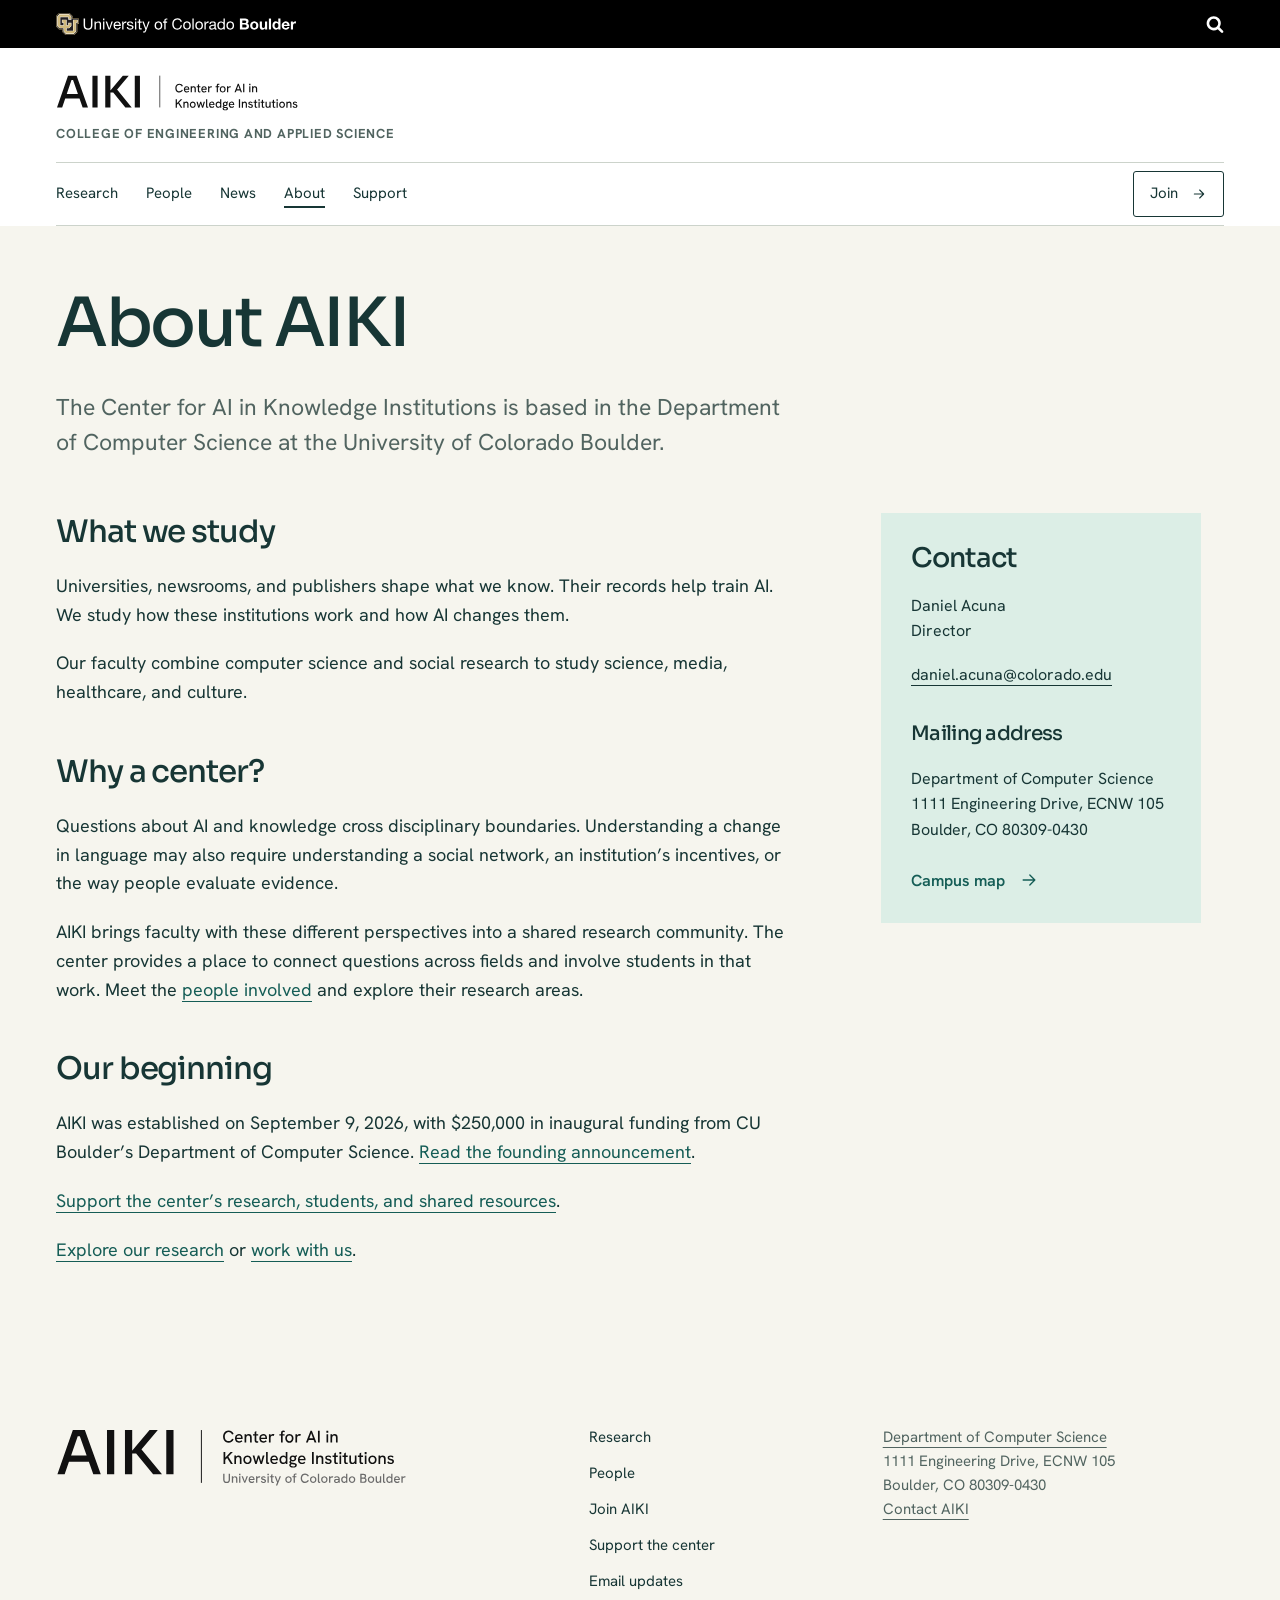
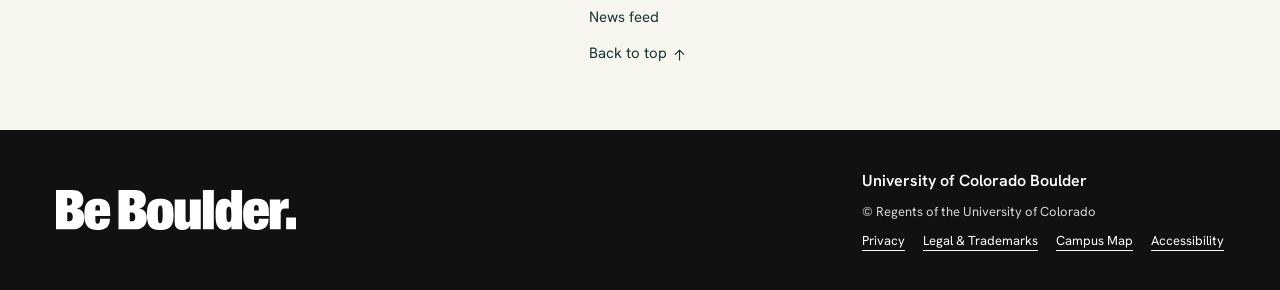
==== commit 9ad1f6a4: "Publish website" ====
--- a/about/index.html
+++ b/about/index.html
@@ -3,7 +3,7 @@
 <head>
   <meta charset="utf-8">
   <meta name="viewport" content="width=device-width, initial-scale=1">
-  <meta name="theme-color" content="#092f35">
+  <meta name="theme-color" content="#000000">
   
 
 <title>About – AIKI</title>
@@ -201,10 +201,17 @@
 -->
   <a class="skip-link" href="#main">Skip to content</a>
   <header class="site-header">
-  <div class="header-inner">
-    <a class="brand" href="/" aria-label="AIKI home">
-      <img src="/assets/images/brand/aiki-lockup-compact.svg" width="557" height="100" alt="AIKI, Center for AI in Knowledge Institutions">
-    </a>
+  <div class="ucb-brand-bar ucb-brand-bar-black">
+    <div class="brand-bar-inner">
+      <a class="ucb-home-link" href="https://www.colorado.edu/"><img class="ucb-logo" src="/assets/images/cu-boulder-logo-text-white.svg" width="240" height="22" alt="University of Colorado Boulder"></a>
+      <a class="ucb-search-link" href="https://www.colorado.edu/search"><img class="ucb-search" src="/assets/images/search-white.svg" width="18" height="18" alt="Search Colorado.edu"></a>
+    </div>
+  </div>
+  <div class="header-inner ucb white">
+    <div class="site-name">
+      <a class="brand" href="/"><img src="/assets/images/brand/aiki-lockup-compact.svg" width="557" height="86" alt="AIKI, Center for AI in Knowledge Institutions"></a>
+      <p class="affiliation"><a href="https://www.colorado.edu/engineering">College of Engineering and Applied Science</a></p>
+    </div>
     <button class="menu-toggle" aria-expanded="false" aria-controls="primary-nav" hidden>Menu <span class="menu-lines" aria-hidden="true"></span></button>
     <nav id="primary-nav" class="primary-nav" aria-label="Main">
       <a href="/research/">Research</a><a href="/people/">People</a><a href="/news/">News</a><a href="/about/" aria-current="page">About</a><a href="/support/">Support</a><a href="/join/" class="nav-join">Join<svg class="arrow-icon" width="20" height="20" viewBox="0 0 24 24" fill="none" aria-hidden="true"><path d="M5 12h14m-6-6 6 6-6 6" stroke="currentColor" stroke-width="1.6" stroke-linecap="round" stroke-linejoin="round"/></svg>
@@ -255,7 +262,7 @@
     <p>AIKI was established on September 9, 2026, with $250,000 in inaugural funding from CU Boulder’s Department of Computer Science. <a href="/news/#event-aiki-inaugural-funding">Read the founding announcement</a>.</p>
     <p><a href="/support/">Support the center’s research, students, and shared resources</a>.</p>
     <p><a href="/research/">Explore our research</a> or <a href="/join/">work with us</a>.</p>
-  </article><aside class="contact-panel" id="contact"><h2>Contact</h2><p>Daniel Acuna<br />Director</p><a href="mailto:daniel.acuna@colorado.edu">daniel.acuna@colorado.edu</a><h3>Mailing address</h3><address>Department of Computer Science<br />1111 Engineering Drive, ECNW 105<br />Boulder, CO 80309-0430</address><a class="text-link" href="https://www.colorado.edu/map/">Campus map <svg class="arrow-icon" width="20" height="20" viewBox="0 0 24 24" fill="none" aria-hidden="true"><path d="M5 12h14m-6-6 6 6-6 6" stroke="currentColor" stroke-width="1.6" stroke-linecap="round" stroke-linejoin="round" /></svg>
+  </article><aside class="contact-panel" id="contact" aria-labelledby="contact-heading"><h2 id="contact-heading">Contact</h2><p>Daniel Acuna<br />Director</p><a href="mailto:daniel.acuna@colorado.edu">daniel.acuna@colorado.edu</a><h3>Mailing address</h3><address>Department of Computer Science<br />1111 Engineering Drive, ECNW 105<br />Boulder, CO 80309-0430</address><a class="text-link" href="https://www.colorado.edu/map/">Campus map <svg class="arrow-icon" width="20" height="20" viewBox="0 0 24 24" fill="none" aria-hidden="true"><path d="M5 12h14m-6-6 6 6-6 6" stroke="currentColor" stroke-width="1.6" stroke-linecap="round" stroke-linejoin="round" /></svg>
 </a></aside></div>
 </main>
 
@@ -277,16 +284,17 @@
     <address>
       <a href="https://www.colorado.edu/cs/">Department of Computer Science</a><br>
       1111 Engineering Drive, ECNW 105<br>
-      Boulder, CO 80309-0430
+      Boulder, CO 80309-0430<br>
+      <a class="footer-contact" href="/about/#contact">Contact AIKI</a>
     </address>
   </div>
   <div class="university-footer">
-    <div class="wrap university-inner">
-      <a class="cu-brand" href="https://www.colorado.edu/"><img src="/assets/images/cu-boulder-logo-text-white.svg" width="320" height="29" alt="University of Colorado Boulder" loading="lazy"></a>
+    <div class="wrap university-inner ucb-footer">
+      <a class="be-boulder" href="https://www.colorado.edu/"><img class="ucb-footer-be-boulder" src="/assets/images/be-boulder-white.svg" width="240" height="41" alt="Be Boulder." loading="lazy"></a>
       <div class="university-details">
-        <a href="https://www.colorado.edu/">University of Colorado Boulder</a>
-        <p>© 2026 Regents of the University of Colorado</p>
-        <nav aria-label="University resources"><a href="https://www.colorado.edu/compliance/policies/privacy-statement">Privacy</a><a href="https://www.colorado.edu/about/legal-trademarks">Legal &amp; Trademarks</a><a href="https://www.colorado.edu/map/">Campus Map</a><a href="https://www.colorado.edu/accessibility">Accessibility</a></nav>
+        <a class="ucb-home-link" href="https://www.colorado.edu/">University of Colorado Boulder</a>
+        <p>© Regents of the University of Colorado</p>
+        <nav class="ucb-footer-links" aria-label="University resources"><a href="https://www.colorado.edu/compliance/policies/privacy-statement">Privacy</a><a href="https://www.colorado.edu/about/legal-trademarks">Legal &amp; Trademarks</a><a href="https://www.colorado.edu/map/">Campus Map</a><a href="https://www.colorado.edu/accessibility">Accessibility</a></nav>
       </div>
     </div>
   </div>
--- a/assets/css/aiki.css
+++ b/assets/css/aiki.css
@@ -74,21 +74,31 @@
 .text-link:hover { text-decoration: underline; }
 .lead { font-size: 23px; line-height: 1.5; }
 
-/* The approved monochrome identity remains separate from the color system. */
-.site-header { position: relative; z-index: 10; }
-.header-inner { width: min(1392px, calc(100% - 112px)); min-height: 112px; margin: auto; display: flex; align-items: center; justify-content: space-between; gap: 38px; border-bottom: 1px solid var(--line); }
-.brand { display: block; flex-shrink: 0; width: 250px; padding-block: 24px; }
+/* CU's campus header comes first. The approved monochrome lockup and the
+   college affiliation form the white site-name header; navigation has its own row. */
+.site-header { position: relative; z-index: 10; background: var(--paper); color: var(--text); }
+.ucb-brand-bar { background: #000000; color: var(--paper); }
+.brand-bar-inner { width: min(1392px, calc(100% - 112px)); min-height: 48px; margin: auto; display: flex; align-items: center; justify-content: space-between; gap: 20px; }
+.ucb-home-link { display: block; flex: 0 1 240px; min-width: 160px; }
+.ucb-logo { width: 100%; }
+.ucb-search-link { display: grid; place-items: center; flex-shrink: 0; width: 44px; height: 44px; margin-right: -13px; }
+.ucb-search { width: 18px; height: 18px; }
+.ucb-brand-bar a:focus-visible { outline-color: var(--cu-gold); }
+.ucb-search-link:focus-visible { outline-offset: -4px; }
+.header-inner { width: min(1392px, calc(100% - 112px)); margin: auto; display: flex; flex-wrap: wrap; align-items: center; justify-content: space-between; gap: 0 38px; border-bottom: 1px solid var(--line); }
+.is-home .header-inner { border-bottom: 0; }
+.site-name { flex: 1 1 0; min-width: 0; padding-block: 24px 20px; }
+.brand { display: block; width: 250px; }
 .brand img { width: 100%; }
-.primary-nav { display: flex; align-items: center; justify-content: flex-end; gap: 23px; font-size: 15px; line-height: 1.3; }
+.affiliation { margin-top: 14px; font-size: 13px; font-weight: 700; line-height: 1.35; letter-spacing: .06em; text-transform: uppercase; color: var(--muted); }
+.affiliation a { text-decoration: none; }
+.affiliation a:hover { text-decoration: underline; }
+.primary-nav { display: flex; width: 100%; align-items: center; justify-content: flex-start; gap: 28px; border-top: 1px solid var(--line); font-size: 15px; line-height: 1.3; }
 .primary-nav > a { padding-block: 16px; text-decoration: none; white-space: nowrap; }
 .primary-nav > a:hover, .primary-nav > a[aria-current] { text-decoration: underline; text-decoration-thickness: 2px; text-underline-offset: 8px; }
-.primary-nav .nav-join { display: flex; align-items: center; gap: 13px; border: 1px solid var(--text); border-radius: 3px; padding: 12px 16px; }
+.primary-nav .nav-join { display: flex; align-items: center; gap: 13px; margin-left: auto; margin-block: 8px; border: 1px solid var(--text); border-radius: 3px; padding: 12px 16px; }
 .nav-join .arrow-icon { width: 16px; height: 16px; }
 .menu-toggle { display: none; }
-.is-home .site-header { color: var(--paper); background: var(--deep); }
-.is-home .header-inner { border-color: var(--dark-line); }
-.is-home .nav-join { border-color: var(--mint); color: var(--mint); }
-.is-home .site-header a:focus-visible, .is-home .site-header button:focus-visible { outline-color: var(--mint); }
 
 /* Text and artwork share a centered row inside the capped content column. */
 .home-opening { position: relative; background: var(--deep); color: var(--surface); overflow: clip; }
@@ -104,10 +114,15 @@
 .hero-flow canvas { opacity: 0; }
 .hero-flow.is-ready canvas { opacity: 1; }
 .hero-flow.is-ready img { opacity: 0; }
+.archive-toggle { position: absolute; right: max(56px, calc((100% - 1280px) / 2)); bottom: 20px; z-index: 2; display: grid; place-items: center; width: 44px; height: 44px; padding: 0; color: var(--deep-muted); background: transparent; border: 1px solid var(--dark-line); border-radius: 3px; cursor: pointer; transition: color .2s, border-color .2s; }
+.archive-toggle svg { width: 18px; height: 18px; }
+.archive-toggle[data-playing="true"] .archive-play, .archive-toggle[data-playing="false"] .archive-pause { display: none; }
+.archive-toggle:hover { color: var(--mint); border-color: var(--mint); }
+.archive-toggle:focus-visible { outline-color: var(--mint); }
 .home-opening a:focus-visible { outline-color: var(--mint); }
 .theme-one { background: var(--mint); }
 .theme-two { background: var(--apricot); }
-.home-affiliation { position: relative; z-index: 1; padding-block: 22px 30px; font-size: 14px; color: var(--deep-muted); }
+.home-affiliation { position: relative; z-index: 1; padding-block: 22px 30px; padding-right: 64px; font-size: 14px; color: var(--deep-muted); }
 
 /* Research and evidence use the same open row grammar. */
 .research-rows { border-top: 1px solid var(--line); }
@@ -311,7 +326,7 @@
 .news-year .news-description { font-size: 21px; }
 .news-year .news-item { grid-template-columns: 150px 1fr; gap: 25px; }
 
-/* Two independent identities, with their own space and university resources. */
+/* The center identity and CU's Be Boulder footer keep separate bands. */
 .footer-main { display: grid; grid-template-columns: 1.4fr .7fr 1fr; gap: 55px; padding-block: 65px; }
 .footer-identity img { width: min(100%, 350px); }
 .footer-nav { display: flex; flex-direction: column; gap: 12px; font-size: 15px; }
@@ -321,8 +336,8 @@
 .footer-main address { font-size: 15px; color: var(--muted); }
 .university-footer { background: #111111; color: var(--paper); }
 .university-inner { display: flex; gap: 60px; justify-content: space-between; align-items: center; padding-block: 38px; }
-.cu-brand { display: block; width: 300px; flex-shrink: 0; padding: 15px 0; }
-.cu-brand img { width: 100%; max-height: 70px; object-fit: contain; object-position: left; }
+.be-boulder { display: block; width: 240px; flex-shrink: 0; padding: 12px 0; }
+.be-boulder img { width: 100%; }
 .university-details { font-size: 13px; }
 .university-details > a { font-size: 16px; font-weight: 600; text-decoration: none; }
 .university-details p { margin-block: 8px; color: #d6d6d6; }
@@ -330,16 +345,18 @@
 .university-footer a:focus-visible { outline-color: var(--cu-gold); }
 
 @media (max-width: 1200px) {
-  .wrap, .header-inner { width: calc(100% - 80px); }
-  .primary-nav { gap: 15px; }
+  .wrap, .header-inner, .brand-bar-inner { width: calc(100% - 80px); }
+  .primary-nav { gap: 20px; }
   .brand { width: 225px; }
+  .archive-toggle { right: 40px; }
   .topic-layout, .about-layout { gap: 40px; }
 }
 @media (max-width: 1060px) {
-  .header-inner { flex-wrap: wrap; gap: 0 24px; padding-block: 8px; min-height: 96px; }
-  .primary-nav { width: 100%; justify-content: flex-start; flex-wrap: wrap; padding-bottom: 22px; gap: 10px 23px; }
+  .header-inner { gap: 0 24px; }
+  .site-name { padding-block: 20px 18px; }
+  .primary-nav { flex-wrap: wrap; padding-block: 10px 22px; gap: 10px 23px; }
+  .primary-nav .nav-join { margin: 0; }
   .nav-ready .menu-toggle { display: inline-flex; gap: 14px; align-items: center; justify-content: space-between; min-height: 48px; padding: 10px 12px; background: transparent; border: 1px solid var(--line); border-radius: 3px; font-size: 15px; }
-  .is-home .menu-toggle { border-color: var(--dark-line); }
   .menu-lines { width: 17px; height: 9px; border-block: 1px solid currentColor; }
   .hero-copy h1 { font-size: clamp(38px, 4.7vw, 55px); }
   .people-grid { gap: 25px; }
@@ -378,7 +395,7 @@
   .topic-sidebar h2 { margin-bottom: 8px; }
   .theme-detail h2 { font-size: 27px; }
   .about-layout .contact-panel { max-width: 500px; }
-  .university-inner { flex-direction: column; align-items: flex-start; gap: 24px; }
+  .university-inner { flex-direction: column; align-items: flex-start; gap: 16px; }
   .join-inner { flex-direction: column; align-items: start; gap: 30px; }
 }
 @media (max-width: 800px) {
@@ -388,13 +405,20 @@
   .hero-intro { font-size: 20px; }
   .hero-flow { --frame-x: 0; --frame-y: 0; --frame-width: 720; --frame-height: 460; left: 50%; width: min(800px, calc(100vw + 120px)); margin-block: 8px -16px; transform: translateX(-50%); }
 }
+/* CU's brand bar narrows its logo below 768px. */
+@media (max-width: 767px) {
+  .ucb-home-link { flex-basis: 200px; }
+}
 @media (max-width: 600px) {
   body { font-size: 17px; }
-  .wrap, .header-inner { width: calc(100% - 40px); }
-  .brand { width: 220px; padding-block: 21px; }
-  .header-inner { min-height: 90px; gap: 0 12px; }
+  .wrap, .header-inner, .brand-bar-inner { width: calc(100% - 40px); }
+  .brand { width: 220px; }
+  .header-inner { gap: 0 12px; }
+  .site-name { padding-block: 18px 16px; }
+  .affiliation { margin-top: 12px; font-size: 12px; }
+  .archive-toggle { right: 20px; }
   .nav-ready .menu-toggle { gap: 8px; font-size: 14px; padding-inline: 9px; }
-  .primary-nav { display: grid; grid-template-columns: 1fr 1fr; gap: 0 22px; padding-top: 6px; }
+  .primary-nav { display: grid; grid-template-columns: 1fr 1fr; gap: 0 22px; padding-top: 8px; }
   .primary-nav > a { padding-block: 13px; }
   .primary-nav .nav-join { justify-content: space-between; }
   .home-hero { padding-block: 40px 0; }
@@ -459,12 +483,18 @@
   .footer-identity img { width: 310px; }
   .footer-nav { display: grid; grid-template-columns: 1fr 1fr; gap: 15px 20px; }
   .university-inner { padding-block: 28px; }
-  .cu-brand { width: 260px; }
 }
 @media (max-width: 360px) {
-  .wrap, .header-inner { width: calc(100% - 32px); }
+  .wrap, .header-inner, .brand-bar-inner { width: calc(100% - 32px); }
   .brand { width: 185px; }
+  .archive-toggle { right: 16px; }
   .hero-copy h1 { font-size: 37px; }
+}
+/* Forced colors replace backgrounds but not image pixels. Keep each fixed-color
+   mark on the ground it was drawn for, so none disappears in light or dark themes. */
+@media (forced-colors: active) {
+  .brand img, .footer-identity img { forced-color-adjust: none; background: #ffffff; padding: 4px; }
+  .ucb-logo, .ucb-search, .ucb-footer-be-boulder { forced-color-adjust: none; background: #000000; padding: 4px; }
 }
 @media (prefers-reduced-motion: reduce) {
   html { scroll-behavior: auto; }
@@ -473,7 +503,7 @@
 @media print {
   html { scroll-behavior: auto; }
   body, .home-opening, .join-strip, .university-footer { background: white; color: black; }
-  .site-header, .site-footer, .skip-link, .publication-filters, .publication-toolbar, .contents-nav, .section-nav, .hero-flow, .project-art, .join-strip { display: none !important; }
+  .site-header, .site-footer, .skip-link, .publication-filters, .publication-toolbar, .contents-nav, .section-nav, .hero-flow, .archive-toggle, .project-art, .join-strip { display: none !important; }
   .wrap { width: 100%; }
   .interior-main, .section-space { padding-block: 20px; }
   h1, .hero-copy h1 { font-size: 32px; }
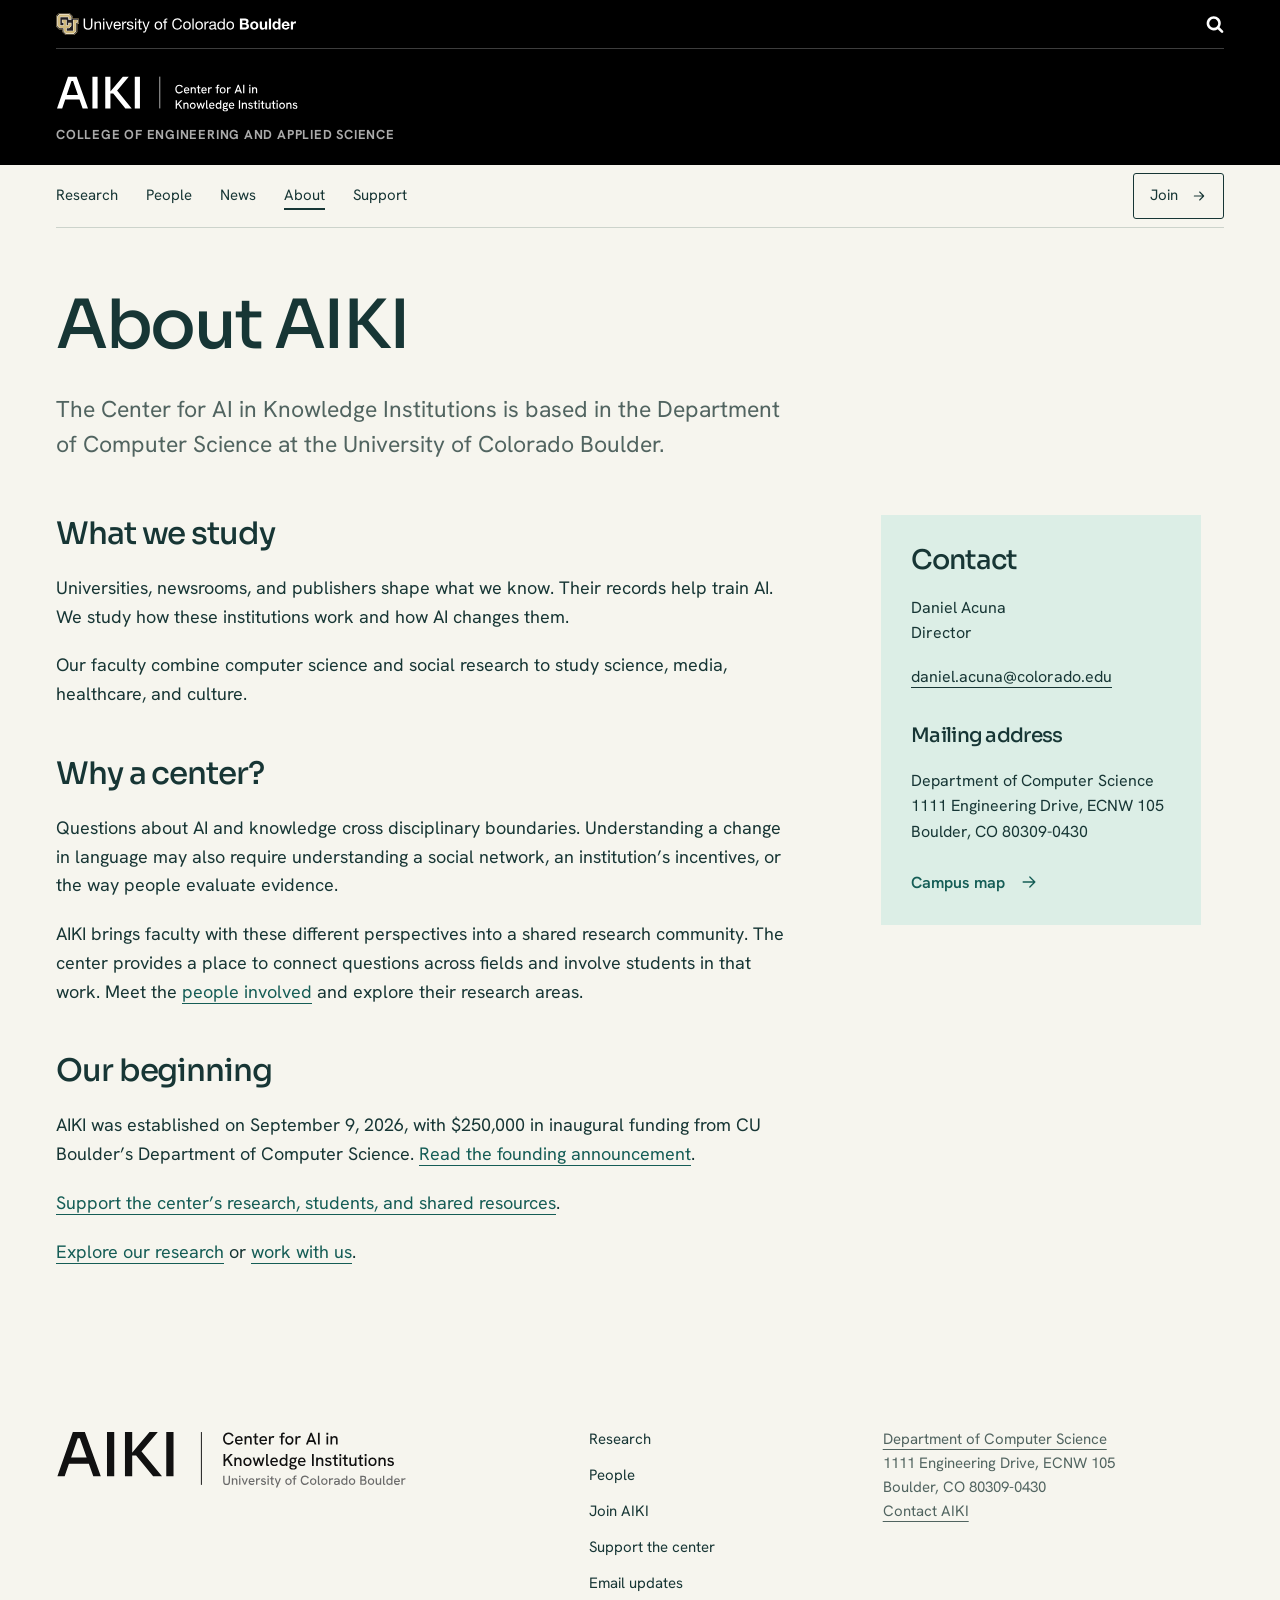
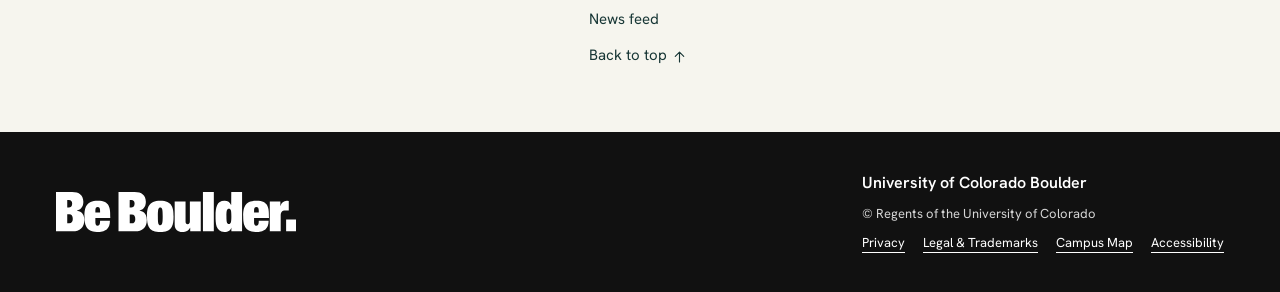
==== commit 67969d98: "Publish website" ====
--- a/about/index.html
+++ b/about/index.html
@@ -207,12 +207,16 @@
       <a class="ucb-search-link" href="https://www.colorado.edu/search"><img class="ucb-search" src="/assets/images/search-white.svg" width="18" height="18" alt="Search Colorado.edu"></a>
     </div>
   </div>
-  <div class="header-inner ucb white">
-    <div class="site-name">
-      <a class="brand" href="/"><img src="/assets/images/brand/aiki-lockup-compact.svg" width="557" height="86" alt="AIKI, Center for AI in Knowledge Institutions"></a>
-      <p class="affiliation"><a href="https://www.colorado.edu/engineering">College of Engineering and Applied Science</a></p>
+  <div class="site-name-bar ucb black">
+    <div class="header-inner">
+      <div class="site-name">
+        <a class="brand" href="/"><img src="/assets/images/brand/aiki-lockup-compact-white.svg" width="557" height="86" alt="AIKI, Center for AI in Knowledge Institutions"></a>
+        <p class="affiliation"><a href="https://www.colorado.edu/engineering">College of Engineering and Applied Science</a></p>
+      </div>
+      <button class="menu-toggle" aria-expanded="false" aria-controls="primary-nav" hidden>Menu <span class="menu-lines" aria-hidden="true"></span></button>
     </div>
-    <button class="menu-toggle" aria-expanded="false" aria-controls="primary-nav" hidden>Menu <span class="menu-lines" aria-hidden="true"></span></button>
+  </div>
+  <div class="nav-bar">
     <nav id="primary-nav" class="primary-nav" aria-label="Main">
       <a href="/research/">Research</a><a href="/people/">People</a><a href="/news/">News</a><a href="/about/" aria-current="page">About</a><a href="/support/">Support</a><a href="/join/" class="nav-join">Join<svg class="arrow-icon" width="20" height="20" viewBox="0 0 24 24" fill="none" aria-hidden="true"><path d="M5 12h14m-6-6 6 6-6 6" stroke="currentColor" stroke-width="1.6" stroke-linecap="round" stroke-linejoin="round"/></svg>
 </a>
--- a/assets/css/aiki.css
+++ b/assets/css/aiki.css
@@ -29,6 +29,8 @@
   --dark-line: #466568;
   --link: #155d56;
   --cu-gold: #cfb87c;
+  --cu-black: #000000;
+  --cu-gray: #aaaaaa;
   --display: Sora, sans-serif;
   --body: 'Hanken Grotesk', sans-serif;
   --ease: cubic-bezier(.16, 1, .3, 1);
@@ -74,31 +76,35 @@
 .text-link:hover { text-decoration: underline; }
 .lead { font-size: 23px; line-height: 1.5; }
 
-/* CU's campus header comes first. The approved monochrome lockup and the
-   college affiliation form the white site-name header; navigation has its own row. */
-.site-header { position: relative; z-index: 10; background: var(--paper); color: var(--text); }
-.ucb-brand-bar { background: #000000; color: var(--paper); }
+/* CU's campus header comes first. The black site-name band holds the approved white
+   lockup and the college affiliation; the navigation row keeps the site's own grounds. */
+.site-header { position: relative; z-index: 10; }
+.ucb-brand-bar, .site-name-bar { background: var(--cu-black); color: var(--paper); }
 .brand-bar-inner { width: min(1392px, calc(100% - 112px)); min-height: 48px; margin: auto; display: flex; align-items: center; justify-content: space-between; gap: 20px; }
 .ucb-home-link { display: block; flex: 0 1 240px; min-width: 160px; }
 .ucb-logo { width: 100%; }
 .ucb-search-link { display: grid; place-items: center; flex-shrink: 0; width: 44px; height: 44px; margin-right: -13px; }
 .ucb-search { width: 18px; height: 18px; }
-.ucb-brand-bar a:focus-visible { outline-color: var(--cu-gold); }
+.ucb-brand-bar a:focus-visible, .site-name-bar a:focus-visible, .site-name-bar button:focus-visible { outline-color: var(--cu-gold); }
 .ucb-search-link:focus-visible { outline-offset: -4px; }
-.header-inner { width: min(1392px, calc(100% - 112px)); margin: auto; display: flex; flex-wrap: wrap; align-items: center; justify-content: space-between; gap: 0 38px; border-bottom: 1px solid var(--line); }
-.is-home .header-inner { border-bottom: 0; }
-.site-name { flex: 1 1 0; min-width: 0; padding-block: 24px 20px; }
+/* A hairline keeps the CU lockup and the AIKI lockup visibly separate. */
+.header-inner { width: min(1392px, calc(100% - 112px)); margin: auto; display: flex; align-items: center; justify-content: space-between; gap: 0 38px; border-top: 1px solid #3d3d3d; }
+.site-name { flex: 1 1 0; min-width: 0; padding-block: 24px 22px; }
 .brand { display: block; width: 250px; }
 .brand img { width: 100%; }
-.affiliation { margin-top: 14px; font-size: 13px; font-weight: 700; line-height: 1.35; letter-spacing: .06em; text-transform: uppercase; color: var(--muted); }
+.affiliation { margin-top: 14px; font-size: 13px; font-weight: 700; line-height: 1.35; letter-spacing: .06em; text-transform: uppercase; color: var(--cu-gray); }
 .affiliation a { text-decoration: none; }
 .affiliation a:hover { text-decoration: underline; }
-.primary-nav { display: flex; width: 100%; align-items: center; justify-content: flex-start; gap: 28px; border-top: 1px solid var(--line); font-size: 15px; line-height: 1.3; }
+.primary-nav { display: flex; width: min(1392px, calc(100% - 112px)); margin: auto; align-items: center; justify-content: flex-start; gap: 28px; border-bottom: 1px solid var(--line); font-size: 15px; line-height: 1.3; }
 .primary-nav > a { padding-block: 16px; text-decoration: none; white-space: nowrap; }
 .primary-nav > a:hover, .primary-nav > a[aria-current] { text-decoration: underline; text-decoration-thickness: 2px; text-underline-offset: 8px; }
 .primary-nav .nav-join { display: flex; align-items: center; gap: 13px; margin-left: auto; margin-block: 8px; border: 1px solid var(--text); border-radius: 3px; padding: 12px 16px; }
 .nav-join .arrow-icon { width: 16px; height: 16px; }
 .menu-toggle { display: none; }
+.is-home .nav-bar { color: var(--paper); background: var(--deep); }
+.is-home .primary-nav { border-color: var(--dark-line); }
+.is-home .nav-join { border-color: var(--mint); color: var(--mint); }
+.is-home .nav-bar a:focus-visible { outline-color: var(--mint); }
 
 /* Text and artwork share a centered row inside the capped content column. */
 .home-opening { position: relative; background: var(--deep); color: var(--surface); overflow: clip; }
@@ -345,7 +351,7 @@
 .university-footer a:focus-visible { outline-color: var(--cu-gold); }
 
 @media (max-width: 1200px) {
-  .wrap, .header-inner, .brand-bar-inner { width: calc(100% - 80px); }
+  .wrap, .header-inner, .brand-bar-inner, .primary-nav { width: calc(100% - 80px); }
   .primary-nav { gap: 20px; }
   .brand { width: 225px; }
   .archive-toggle { right: 40px; }
@@ -356,7 +362,7 @@
   .site-name { padding-block: 20px 18px; }
   .primary-nav { flex-wrap: wrap; padding-block: 10px 22px; gap: 10px 23px; }
   .primary-nav .nav-join { margin: 0; }
-  .nav-ready .menu-toggle { display: inline-flex; gap: 14px; align-items: center; justify-content: space-between; min-height: 48px; padding: 10px 12px; background: transparent; border: 1px solid var(--line); border-radius: 3px; font-size: 15px; }
+  .nav-ready .menu-toggle { display: inline-flex; gap: 14px; align-items: center; justify-content: space-between; min-height: 48px; padding: 10px 12px; color: var(--paper); background: transparent; border: 1px solid #6b6b6b; border-radius: 3px; font-size: 15px; }
   .menu-lines { width: 17px; height: 9px; border-block: 1px solid currentColor; }
   .hero-copy h1 { font-size: clamp(38px, 4.7vw, 55px); }
   .people-grid { gap: 25px; }
@@ -411,7 +417,7 @@
 }
 @media (max-width: 600px) {
   body { font-size: 17px; }
-  .wrap, .header-inner, .brand-bar-inner { width: calc(100% - 40px); }
+  .wrap, .header-inner, .brand-bar-inner, .primary-nav { width: calc(100% - 40px); }
   .brand { width: 220px; }
   .header-inner { gap: 0 12px; }
   .site-name { padding-block: 18px 16px; }
@@ -485,7 +491,7 @@
   .university-inner { padding-block: 28px; }
 }
 @media (max-width: 360px) {
-  .wrap, .header-inner, .brand-bar-inner { width: calc(100% - 32px); }
+  .wrap, .header-inner, .brand-bar-inner, .primary-nav { width: calc(100% - 32px); }
   .brand { width: 185px; }
   .archive-toggle { right: 16px; }
   .hero-copy h1 { font-size: 37px; }
@@ -493,8 +499,8 @@
 /* Forced colors replace backgrounds but not image pixels. Keep each fixed-color
    mark on the ground it was drawn for, so none disappears in light or dark themes. */
 @media (forced-colors: active) {
-  .brand img, .footer-identity img { forced-color-adjust: none; background: #ffffff; padding: 4px; }
-  .ucb-logo, .ucb-search, .ucb-footer-be-boulder { forced-color-adjust: none; background: #000000; padding: 4px; }
+  .footer-identity img { forced-color-adjust: none; background: #ffffff; padding: 4px; }
+  .brand img, .ucb-logo, .ucb-search, .ucb-footer-be-boulder { forced-color-adjust: none; background: #000000; padding: 4px; }
 }
 @media (prefers-reduced-motion: reduce) {
   html { scroll-behavior: auto; }
